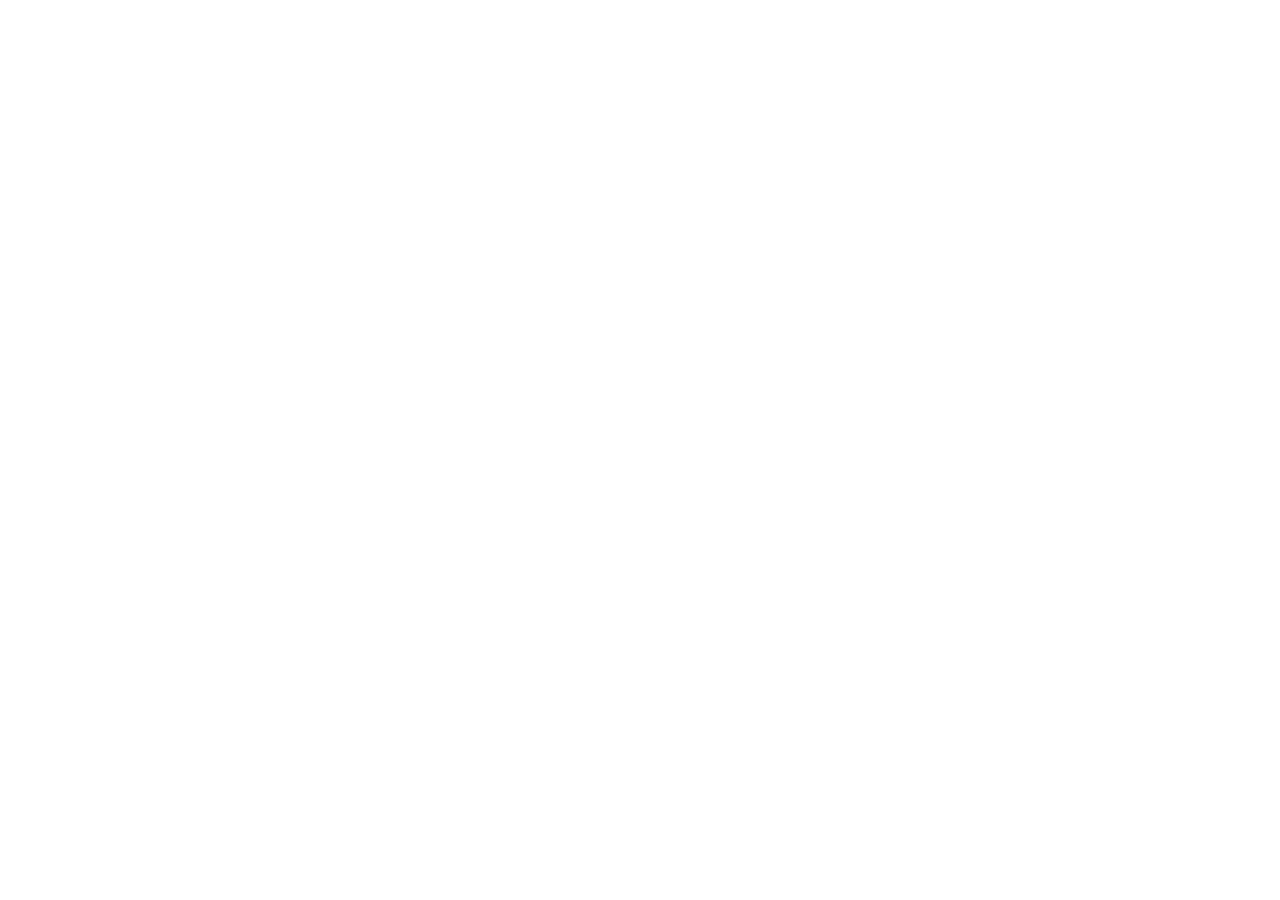
==== index.html @ 7395e0fd "Initialisation du projet AfriConnectSummit avec la création de fichiers HTML constitués de leur sque" ====
<!DOCTYPE html>
<html lang="en">
<head>
    <meta charset="UTF-8">
    <meta name="viewport" content="width=device-width, initial-scale=1.0">
    <title>PageIndex</title>
<link rel="stylesheet" href="css/style.css">
</head>
<body>
    
<script src="js/main.js"></script>    
</body>
</html>
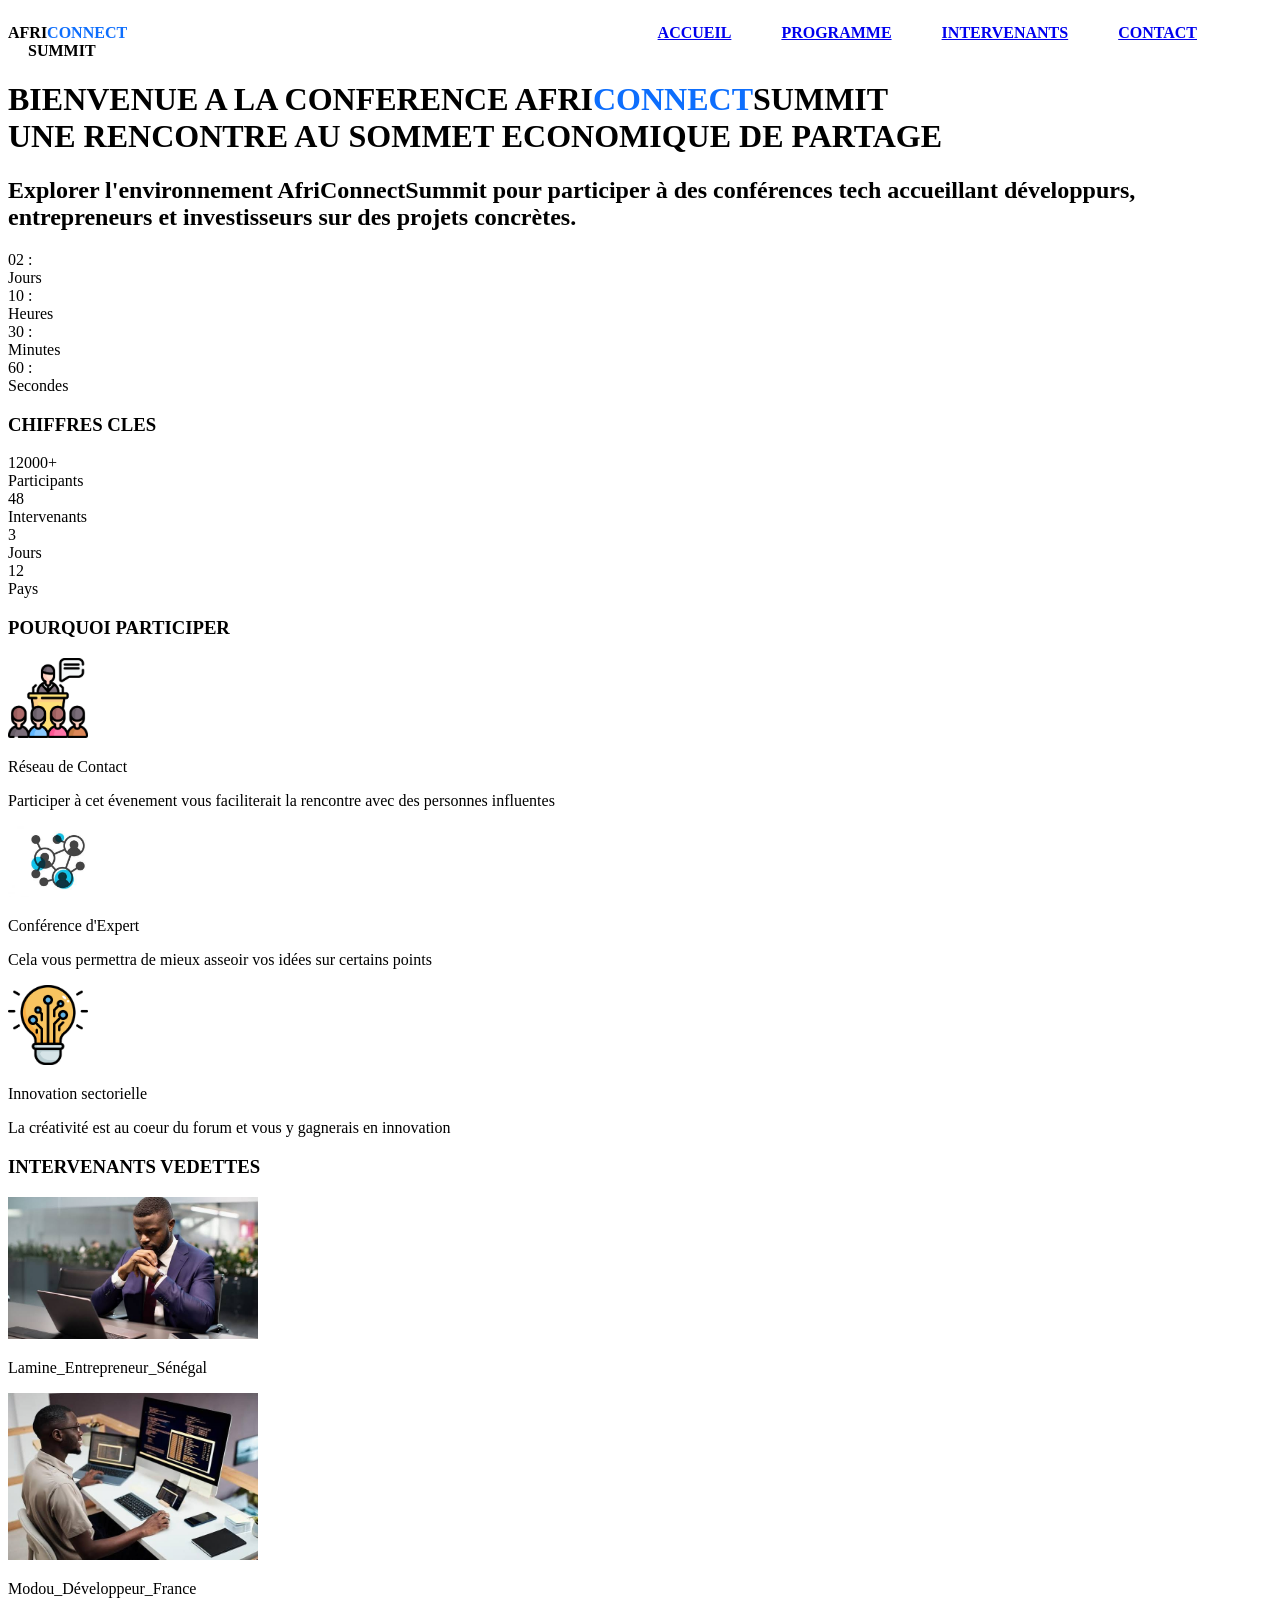
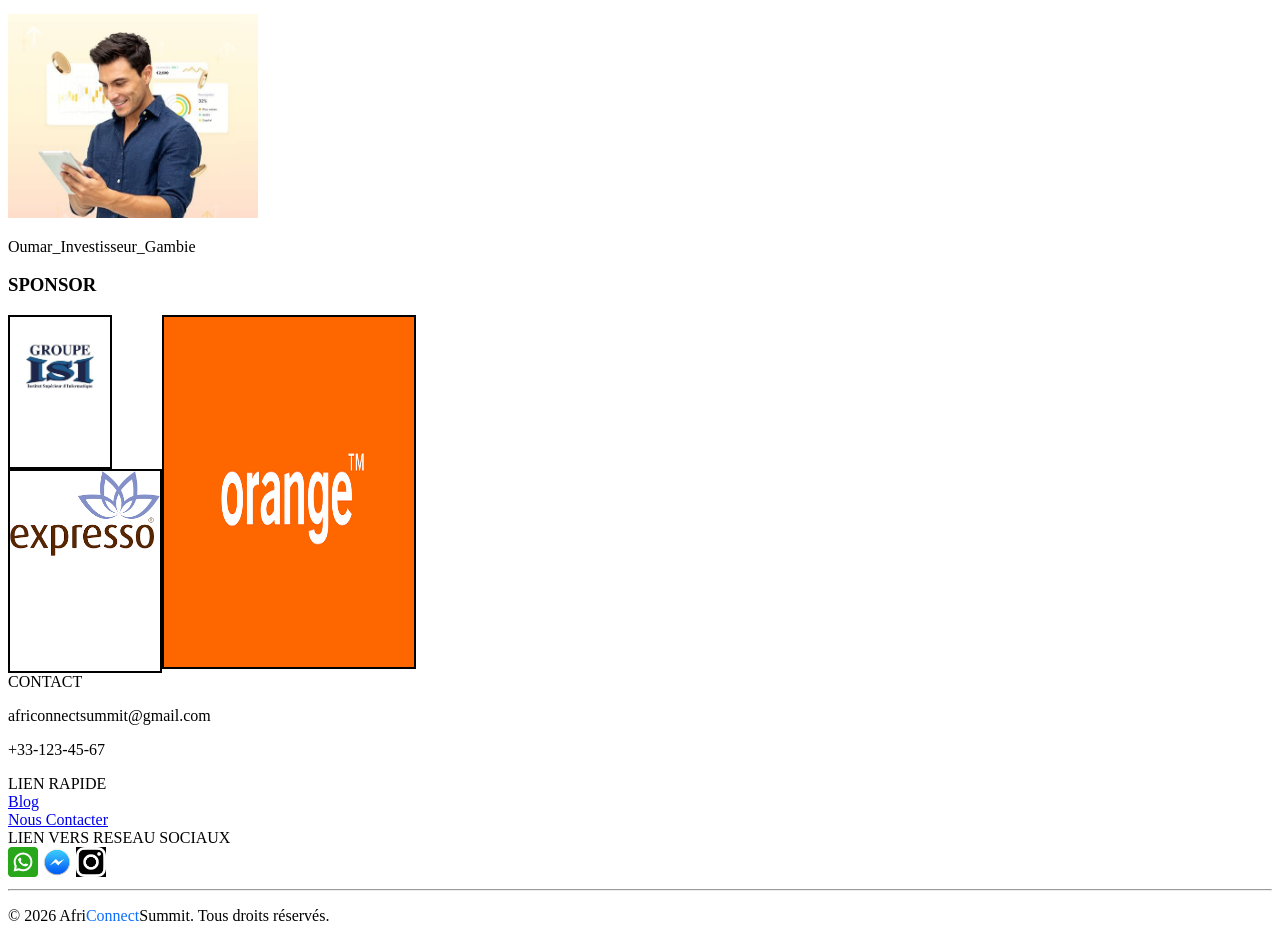
==== commit 3b94b162: "structure compléte des pages HTML" ====
--- a/index.html
+++ b/index.html
@@ -1,13 +1,145 @@
 <!DOCTYPE html>
 <html lang="en">
+
 <head>
     <meta charset="UTF-8">
     <meta name="viewport" content="width=device-width, initial-scale=1.0">
     <title>PageIndex</title>
-<link rel="stylesheet" href="css/style.css">
+    <link rel="stylesheet" href="css/style.css">
 </head>
+
 <body>
-    
-<script src="js/main.js"></script>    
+
+    <nav>
+        <div class="d-flex">
+            <div class="logo">Afri<span class="texte-primary">Connect</span> <br><span class="summit">Summit</span>
+            </div>
+            <div>
+                <ul>
+                    <li><a href="index.html">Accueil</a></li>
+                    <li><a href="programme.html">Programme</a></li>
+                    <li><a href="intervenants.html">intervenants</a></li>
+                    <li><a href="contact.html">Contact</a></li>
+                </ul>
+            </div>
+        </div>
+    </nav>
+    <main>
+
+        <h1>BIENVENUE A LA CONFERENCE </span>AFRI<span class="texte-primary">CONNECT</span>SUMMIT <br>
+            UNE RENCONTRE AU SOMMET ECONOMIQUE DE PARTAGE</h1>
+        <h2>Explorer l'environnement AfriConnectSummit pour participer à des conférences tech accueillant
+            développurs, entrepreneurs et investisseurs sur des projets concrètes.</h2>
+
+        <section>
+            <div class="le_temps">
+                <div>
+                    02 : <br>
+                    Jours
+                </div>
+                <div>
+                    10 : <br>
+                    Heures
+                </div>
+                <div>
+                    30 : <br>
+                    Minutes
+                </div>
+                <div>
+                    60 : <br>
+                    Secondes
+                </div>
+            </div>
+        </section>
+        <section>
+            <h3>CHIFFRES CLES</h3>
+            <div>
+                <div>12000<span>+</span> <br>
+                    Participants
+                </div>
+                <div>48 <br>
+                    Intervenants
+                </div>
+                <div>3 <br>
+                    Jours
+                </div>
+                <div>12 <br>
+                    Pays
+                </div>
+            </div>
+            <h3>POURQUOI PARTICIPER</h3>
+            <div>
+                <div class="participer">
+                    <img src="images/images.png" alt="" width="80px">
+                    <p>Réseau de Contact</p>
+                    <p>Participer à cet évenement vous faciliterait la rencontre avec des personnes influentes</p>
+                </div>
+                <div class="participer">
+                    <img src="images/images.jpg" alt="" width="100px">
+                    <p>Conférence d'Expert</p>
+                    <p>Cela vous permettra de mieux asseoir vos idées sur certains points</p>
+                </div>
+                <div class="participer">
+                    <img src="images/images (1).png" alt="" width="80px">
+                    <p>Innovation sectorielle</p>
+                    <p>La créativité est au coeur du forum et vous y gagnerais en innovation</p>
+                </div>
+            </div>
+            <h3>INTERVENANTS VEDETTES</h3>
+            <div class="inter_vedette">
+                <div class="intervenants">
+                    <img src="images/entrepreneur.jpg" alt="" width="100%vh">
+                    <p>Lamine_Entrepreneur_Sénégal</p>
+                </div>
+                <div class="intervenants">
+                    <img src="images/dev.jpg" alt="" width="100%vh">
+                    <p>Modou_Développeur_France</p>
+                </div>
+                <div class="intervenants">
+                    <img src="images/investisseur.jpg" alt="" width="100%vh">
+                    <p>Oumar_Investisseur_Gambie</p>
+                </div>
+            </div>
+            <h3>SPONSOR</h3>
+            <div class="sponsor">
+                <div>
+                    <div class="bronze">
+                        <img src="images/isi.jpg" alt="" width="100%vh">
+                    </div>
+                    <div class="argent">
+                        <img src="images/expresso.png" alt="" width="100%vh">
+                    </div>
+                </div>
+                <div class="or">
+                    <img src="images/orange.png" alt="" width="100%vh" height="100%vw">
+                </div>
+            </div>
+        </section>
+    </main>
+    <footer>
+        <div>
+            <div>CONTACT</div>
+            <p>africonnectsummit@gmail.com</p>
+            <p>+33-123-45-67</p>
+        </div>
+        <div>
+            <div>LIEN RAPIDE</div>
+            <a href="#">Blog</a><br>
+            <a href="#">Nous Contacter</a>
+        </div>
+        <div>
+            <div>LIEN VERS RESEAU SOCIAUX</div>
+            <a href="#"><img src="images/whatsap.png" alt="" width="30px"></a>
+            <a href="#"><img src="images/messenger.jpg" alt="" width="30px"></a>
+            <a href="#"><img src="images/instagram.png" alt="" width="30px"></a>
+
+        </div>
+        <hr>
+        <p>&copy; 2026 </span>Afri<span class="texte-primary">Connect</span>Summit. Tous droits réservés. </p>
+    </footer>
+
+
+    <script src="js/main.js"></script>
 </body>
+
 </html>
--- a/css/style.css
+++ b/css/style.css
@@ -0,0 +1,71 @@
+/* *{
+    margin-left: 20px;
+    margin-right: 20px;
+} */
+:root{
+    --primary: #0d6efd;
+}
+
+.texte-primary{
+    color: var(--primary);
+}
+
+.logo{
+    margin-top: 1em;
+    font-weight: bold;
+    text-transform: uppercase;
+}
+
+.summit{
+    margin-left: 20px;
+}
+.d-flex{
+    display: flex;
+    justify-content: space-between;
+    list-style: none;
+}
+
+ul{
+    display: flex;
+    gap: 50px;
+    margin-right: 75px;
+    list-style: none;
+    text-transform: uppercase;
+    font-weight: bold;
+}
+
+.intervenants{
+    width: 250px;
+}
+.bronze{
+    width: 100px;
+    height: 150px;
+    border: 2px solid black;
+}
+.argent{
+    width: 150px;
+    height: 200px;
+    border: 2px solid black;
+}
+.or{
+    width: 250px;
+    height: 350px;
+    border: 2px solid black;
+}
+.sponsor{
+    display: flex;
+    text-align: center;
+}
+.col_form{
+    display: flex;
+    gap: 100px;
+}
+.col_info{
+    border: 2px solid black;
+}
+
+.profil{
+    width: 250px;
+    height: 250px;
+    border: 2px solid black;
+}
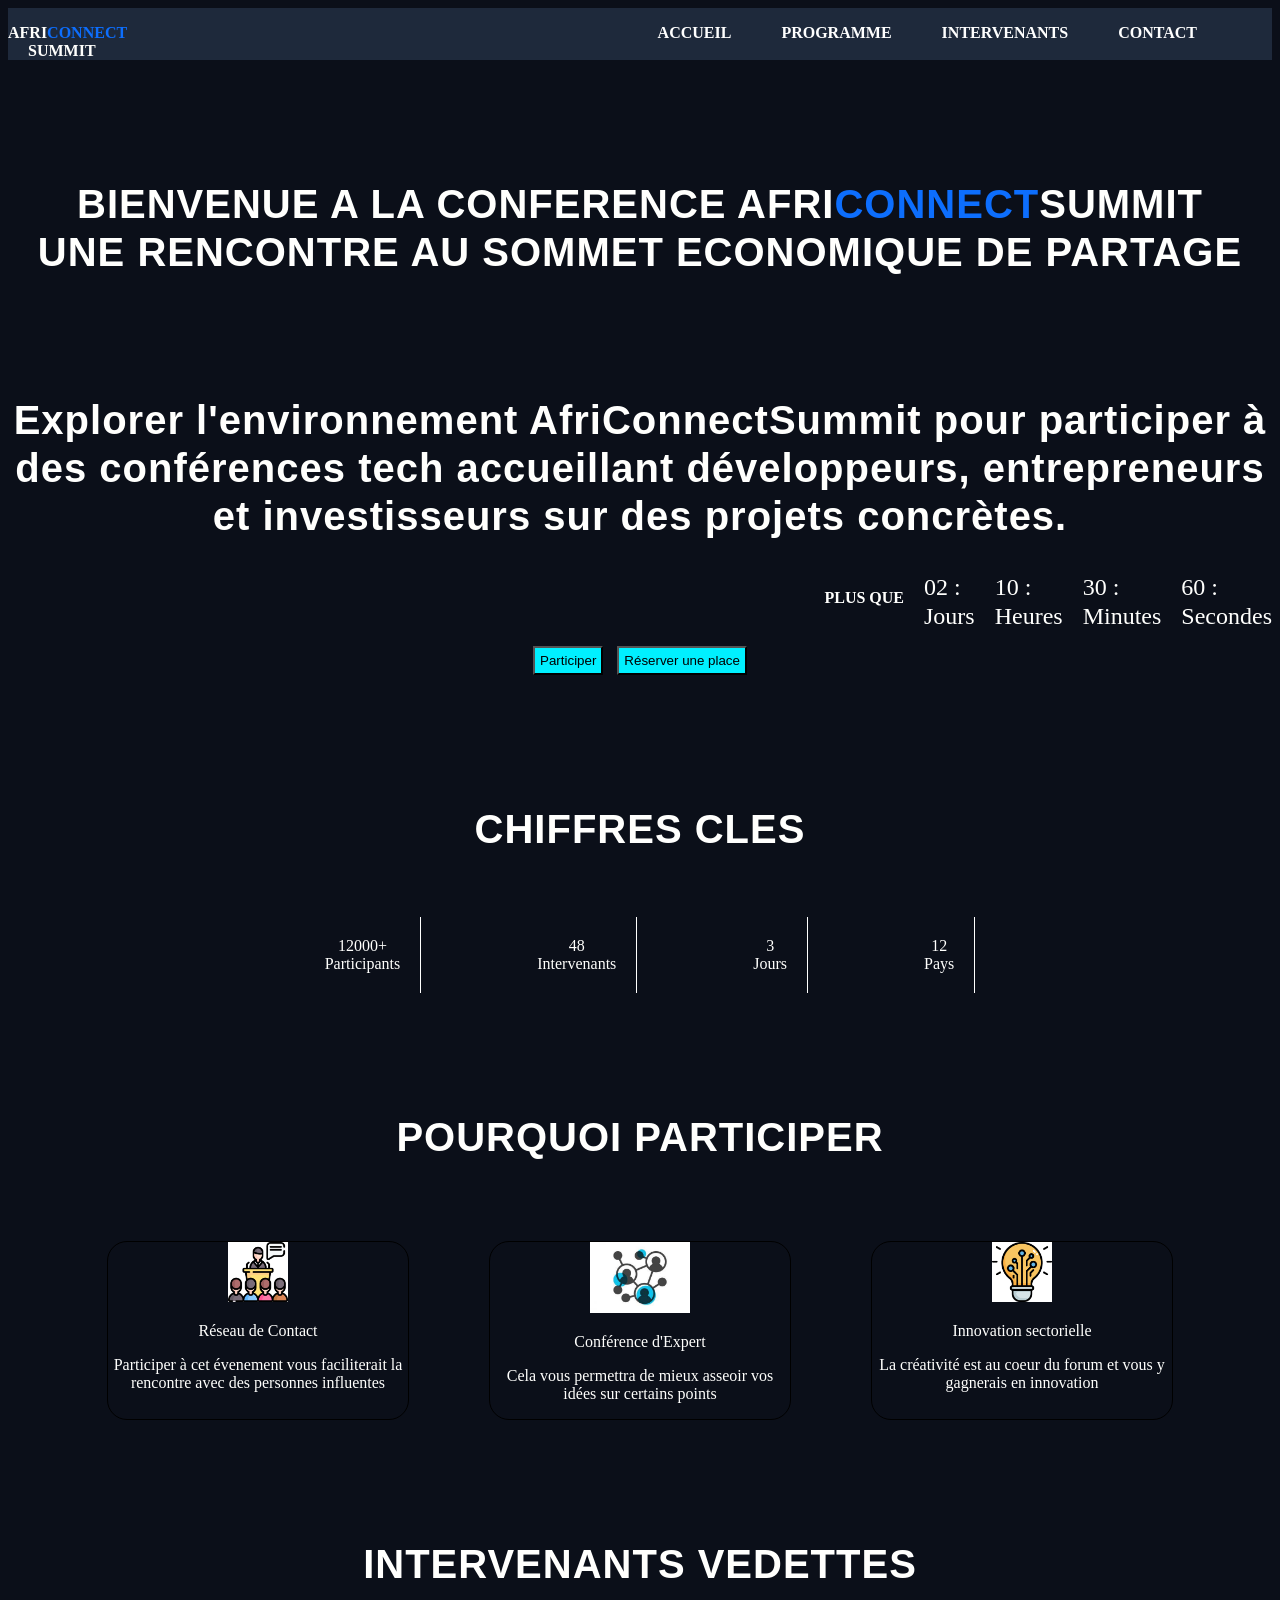
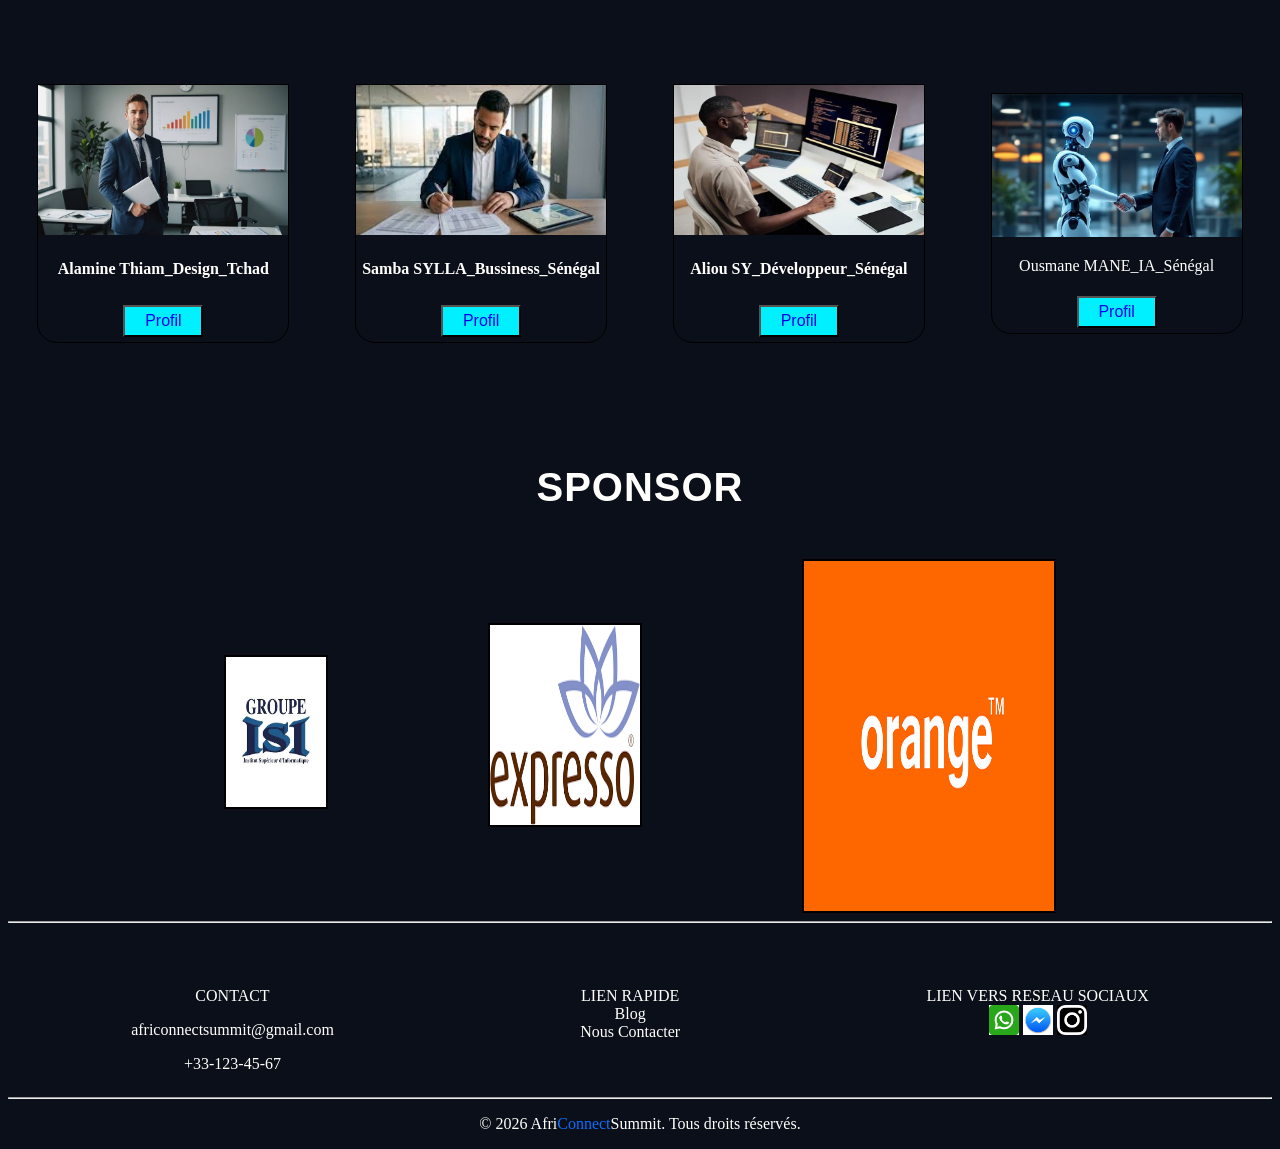
==== commit 0bdea9ec: "Stylisation des pages HTML" ====
--- a/index.html
+++ b/index.html
@@ -29,31 +29,36 @@
         <h1>BIENVENUE A LA CONFERENCE </span>AFRI<span class="texte-primary">CONNECT</span>SUMMIT <br>
             UNE RENCONTRE AU SOMMET ECONOMIQUE DE PARTAGE</h1>
         <h2>Explorer l'environnement AfriConnectSummit pour participer à des conférences tech accueillant
-            développurs, entrepreneurs et investisseurs sur des projets concrètes.</h2>
+            développeurs, entrepreneurs et investisseurs sur des projets concrètes.</h2>
 
         <section>
             <div class="le_temps">
-                <div>
+                <p><strong>PLUS QUE</strong></p>
+                <div class="fils_temps">
                     02 : <br>
                     Jours
                 </div>
-                <div>
+                <div class="fils_temps">
                     10 : <br>
                     Heures
                 </div>
-                <div>
+                <div class="fils_temps">
                     30 : <br>
                     Minutes
                 </div>
-                <div>
+                <div class="fils_temps">
                     60 : <br>
                     Secondes
                 </div>
             </div>
+            <div class="bouton_cta">
+                <button>Participer </button>
+                <button>Réserver une place</button>
+            </div>
         </section>
         <section>
             <h3>CHIFFRES CLES</h3>
-            <div>
+            <div class="chiffre_cle">
                 <div>12000<span>+</span> <br>
                     Participants
                 </div>
@@ -68,9 +73,9 @@
                 </div>
             </div>
             <h3>POURQUOI PARTICIPER</h3>
-            <div>
+            <div class="participant">
                 <div class="participer">
-                    <img src="images/images.png" alt="" width="80px">
+                    <img src="images/images.png" alt="" width="60px">
                     <p>Réseau de Contact</p>
                     <p>Participer à cet évenement vous faciliterait la rencontre avec des personnes influentes</p>
                 </div>
@@ -80,7 +85,7 @@
                     <p>Cela vous permettra de mieux asseoir vos idées sur certains points</p>
                 </div>
                 <div class="participer">
-                    <img src="images/images (1).png" alt="" width="80px">
+                    <img src="images/images (1).png" alt="" width="60px">
                     <p>Innovation sectorielle</p>
                     <p>La créativité est au coeur du forum et vous y gagnerais en innovation</p>
                 </div>
@@ -88,36 +93,46 @@
             <h3>INTERVENANTS VEDETTES</h3>
             <div class="inter_vedette">
                 <div class="intervenants">
-                    <img src="images/entrepreneur.jpg" alt="" width="100%vh">
-                    <p>Lamine_Entrepreneur_Sénégal</p>
+                    <img src="images/business1.jpg" alt="" width="100%vh" height="150px">
+                    <h4>Alamine Thiam_Design_Tchad</h4>
+                    <button class="bouton_intervenants"><a href="intervenants.html">Profil</a></button>
                 </div>
                 <div class="intervenants">
-                    <img src="images/dev.jpg" alt="" width="100%vh">
-                    <p>Modou_Développeur_France</p>
+                    <img src="images/business.jpg" alt="" width="100%vh" height="150px">
+                    <h4>Samba SYLLA_Bussiness_Sénégal</h4>
+                    <button class="bouton_intervenants"><a href="intervenants.html">Profil</a></button>
+                </div>
+                 <div class="intervenants">
+                    <img src="images/dev.jpg" alt="" width="100%vh" height="150px">
+                    <h4>Aliou SY_Développeur_Sénégal</h4>
+                    <button class="bouton_intervenants"><a href="intervenants.html">Profil</a></button>
                 </div>
                 <div class="intervenants">
-                    <img src="images/investisseur.jpg" alt="" width="100%vh">
-                    <p>Oumar_Investisseur_Gambie</p>
+                    <img src="images/ia.jpg" alt="" width="100%vh">
+                    <p>Ousmane MANE_IA_Sénégal</p>
+                    <button class="bouton_intervenants"><a href="intervenants.html">Profil</a></button>
                 </div>
             </div>
             <h3>SPONSOR</h3>
             <div class="sponsor">
-                <div>
+                
                     <div class="bronze">
-                        <img src="images/isi.jpg" alt="" width="100%vh">
+                        <img src="images/isi.jpg" alt="" width="100%vh" height="100%vw">
                     </div>
                     <div class="argent">
-                        <img src="images/expresso.png" alt="" width="100%vh">
+                        <img src="images/expresso.png" alt="" width="100%vh" height="100%vw">
                     </div>
-                </div>
+                
                 <div class="or">
                     <img src="images/orange.png" alt="" width="100%vh" height="100%vw">
                 </div>
             </div>
         </section>
     </main>
+    <hr>
     <footer>
-        <div>
+        <div class="footer">
+            <div>
             <div>CONTACT</div>
             <p>africonnectsummit@gmail.com</p>
             <p>+33-123-45-67</p>
@@ -134,6 +149,7 @@
             <a href="#"><img src="images/instagram.png" alt="" width="30px"></a>
 
         </div>
+        </div>
         <hr>
         <p>&copy; 2026 </span>Afri<span class="texte-primary">Connect</span>Summit. Tous droits réservés. </p>
     </footer>
--- a/css/style.css
+++ b/css/style.css
@@ -1,7 +1,4 @@
-/* *{
-    margin-left: 20px;
-    margin-right: 20px;
-} */
+
 :root{
     --primary: #0d6efd;
 }
@@ -34,18 +31,135 @@
     font-weight: bold;
 }
 
+nav{
+    background-color: #1e293b;
+    color: #fffffd;
+    text-decoration: none;
+    position: sticky;
+    top: 1px;
+}
+li a{
+    text-decoration: none;
+    color: white;
+}
+body{
+    background-color: #0b0f19;
+    color:#fffffd;
+}
+
+button{
+    background-color: #00f0ff;
+    text-decoration: none;
+}
+button a{
+    text-decoration: none;
+}
+footer a{
+    text-decoration: none;
+    color: #fffffd;
+}
+
 .intervenants{
     width: 250px;
+}
+
+
+.profil{
+    width: 250px;
+    height: 250px;
+    border: 2px solid black;
+}
+.profil:hover{
+    background-color: red;
+    color: black;
+    box-shadow: 10px 10px 20px 0 white;
+}
+
+h1,h2,h3{
+    text-align: center;
+    margin-top: 3em;
+    line-height: 1.2;
+    letter-spacing: 1px;
+    font-size: 2.5rem;
+    font-family: Verdana, Geneva, Tahoma, sans-serif;
+}
+h4{
+    text-align: center;
+}
+.le_temps{
+    display: flex;
+    gap: 20px;
+    justify-content: end;
+}
+.fils_temps{
+    line-height: 1.2;
+    font-size: 1.5rem;
+}
+.bouton_cta{
+    text-align: center;
+    gap: 30px;
+}
+.bouton_cta,button{
+    padding: 5px;
+    margin: 5px;
+}
+
+.chiffre_cle{
+    display: flex;
+    text-align: center;
+    justify-content: center;
+    margin-top: 4em;
+    gap: 6em;
+}
+.chiffre_cle div{
+    border-right: 1px solid white;
+    padding: 20px;
+}
+
+.participant{
+    display: flex;
+    justify-content: center;
+    gap: 5em;
+    margin-top: 5em;
+}
+.participer{
+    width: 300px;
+    border: 1px solid black;
+    text-align: center;
+    border-radius: 20px;
+}
+
+.inter_vedette{
+    display: grid;
+    grid-template-columns: repeat(4,1fr);
+    gap: 7px;
+    justify-items: center;
+    align-items: center;
+    margin-top: 3em;
+} 
+ .intervenants{
+    margin-top: 3em;
+    border: 1px solid black;
+    text-align: center;
+    border-bottom-left-radius: 20px;
+    border-bottom-right-radius: 20px;
+}
+
+.bouton_intervenants{
+    width: 80px;
+    font-size: medium;
 }
 .bronze{
     width: 100px;
     height: 150px;
     border: 2px solid black;
+    margin-top: 6em;
 }
 .argent{
     width: 150px;
     height: 200px;
     border: 2px solid black;
+    margin-top: 4em;
 }
 .or{
     width: 250px;
@@ -55,17 +169,95 @@
 .sponsor{
     display: flex;
     text-align: center;
-}
+    justify-content: center;
+    gap: 10em;
+    margin-top: 3em;
+}
+
+.footer{
+    margin-top: 4em;
+    display: flex;
+    justify-content: space-around;
+    text-align: center;
+}
+footer,p{
+    text-align: center;
+}
+
+
+/* PARTIE INTERVENANTS */
+ .parent_profil{
+    margin-top: 3em;
+    display: grid;
+    grid-template-columns: repeat(3,1fr);
+    gap: 10px;
+    justify-items: center;
+    align-items: center;
+    margin-top: 3em;
+}
+
+.profil{
+    border-bottom-left-radius: 20px;
+    border-bottom-right-radius: 20px;
+}
+
+/* PARTIE CONTACT */
+
 .col_form{
     display: flex;
-    gap: 100px;
-}
-.col_info{
-    border: 2px solid black;
-}
-
-.profil{
-    width: 250px;
-    height: 250px;
-    border: 2px solid black;
+    justify-content: center;
+    gap: 50px;
+    margin-top: 5em;
+}
+.div_form{
+    width: 500px;
+    border: 1px solid black;
+}
+fieldset{
+    height: 200px;
+}
+.div_form label{
+    display: inline-block;
+    vertical-align: top;
+    width: 170px;
+    margin-top: 10px;
+}
+
+/* PARTIE PROGRAMME0 */
+.bouton_jour{
+    text-align: center;
+
+}
+table{
+    width: 100%;
+    border-collapse: collapse;
+    margin-top: 5em;
+}
+table td{
+    padding: 8px 12px;
+    text-align: left;
+}
+table tr{
+    border-bottom: 1px solid black;
+}
+tr{
+    background-color: #ffffff65;
+    
+}
+
+.thematique{
+    display: grid;
+    grid-template-columns: repeat(2,2fr);
+    justify-content: center;
+    gap: 20px;
+    margin-left: 200px;
+}
+
+.theme{
+    margin-top: 3em;
+    border-bottom-right-radius: 20px;
+    border-bottom-left-radius: 20px;
+    text-align: center;
+    border: 1px solid white;
+    width: 300px;
 }
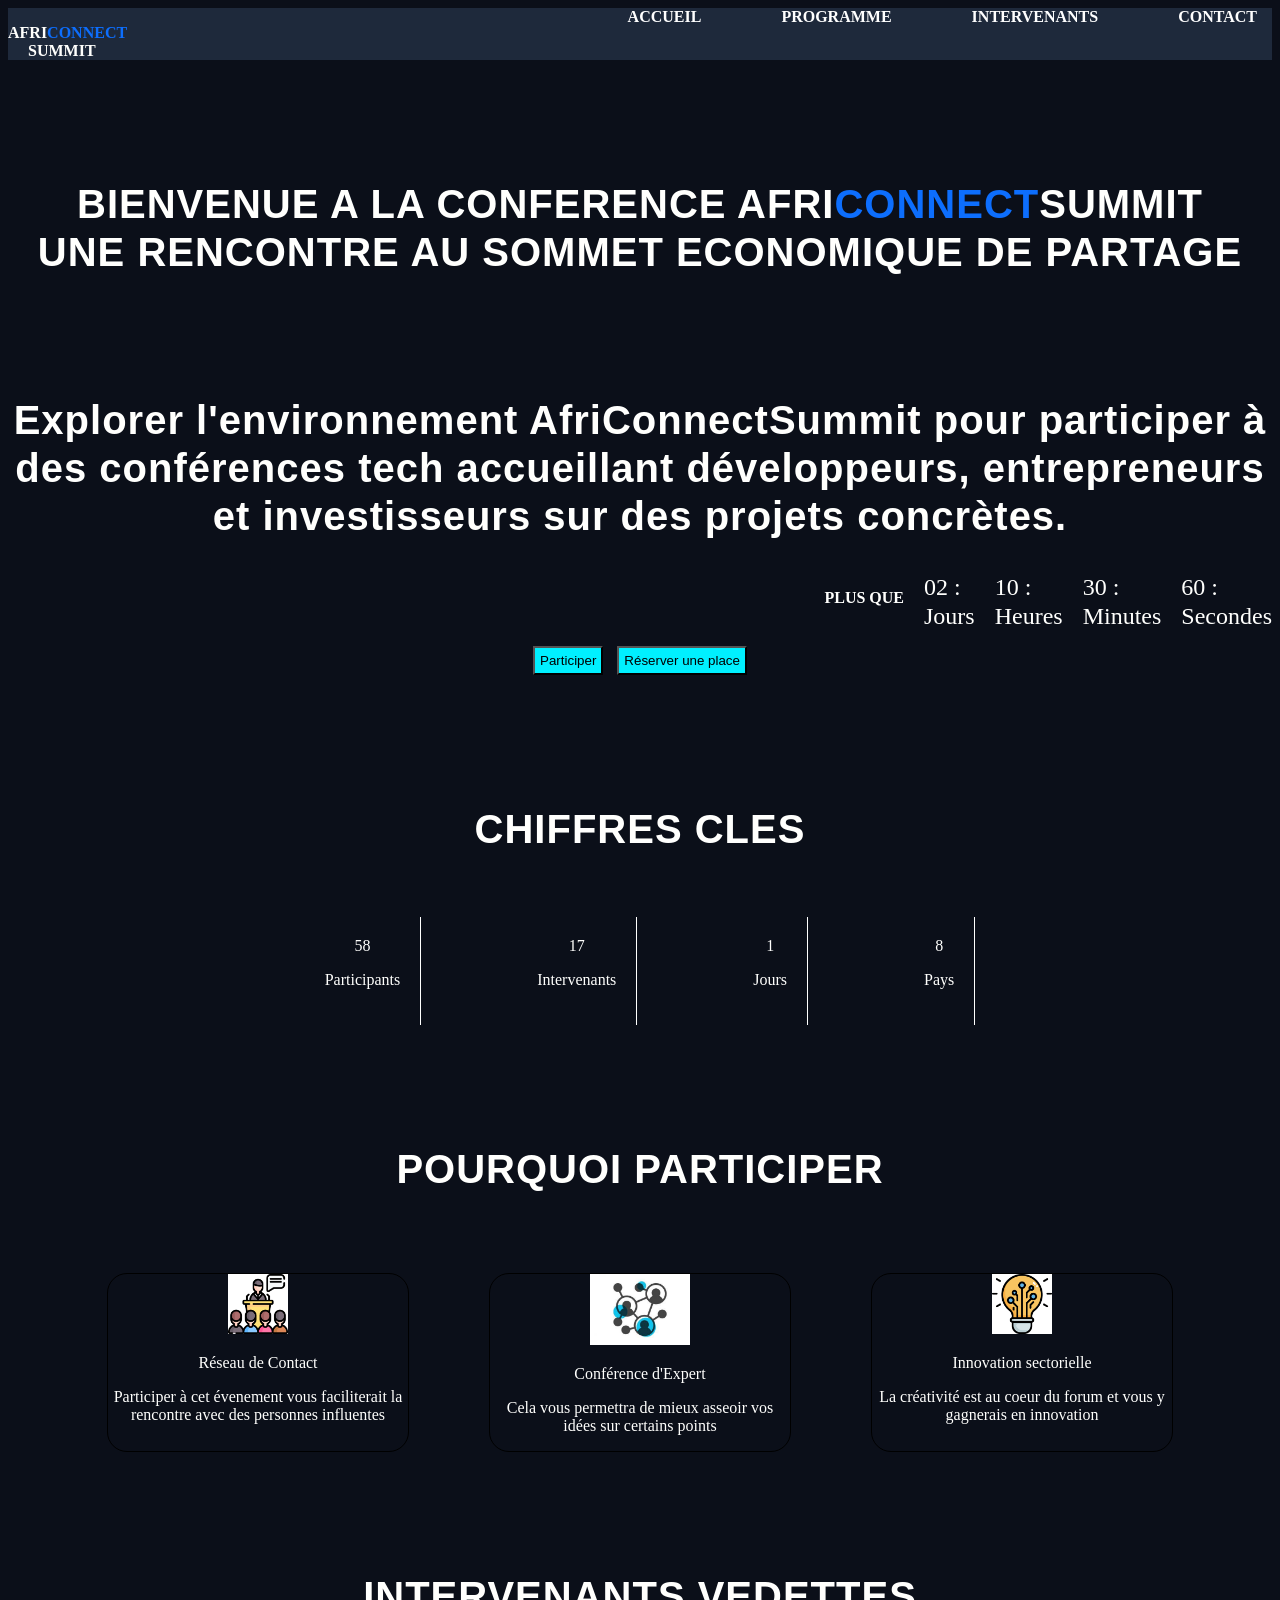
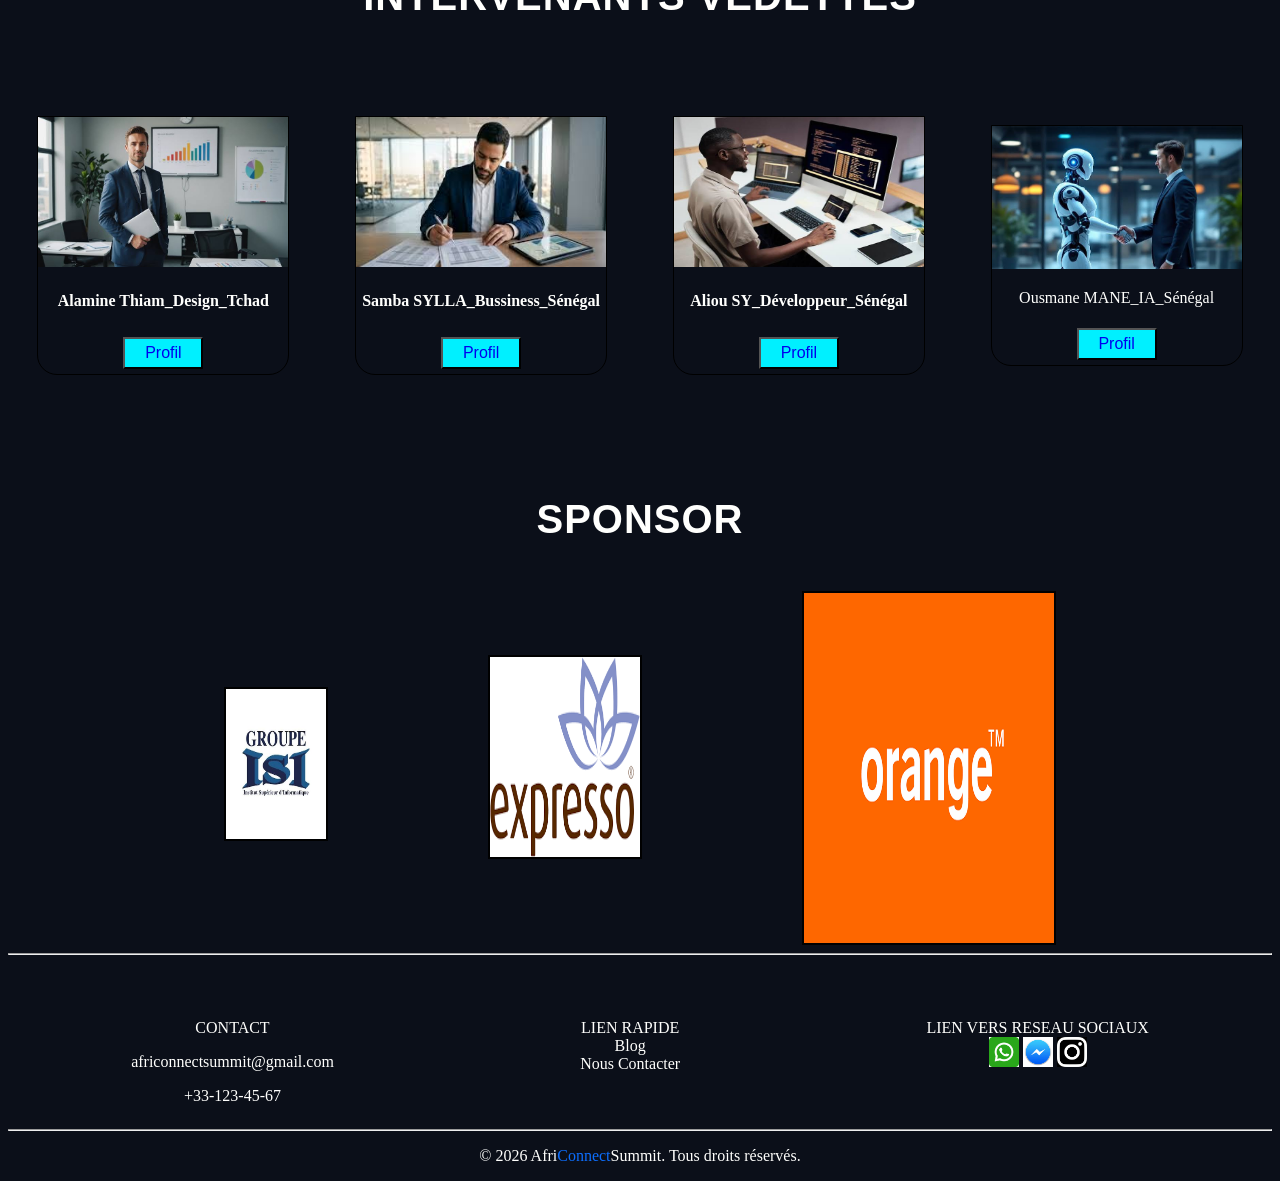
==== commit 619f6e57: "Compteur animé qui s'incrémente au scroll,FAQ questions\réponses fonctionnelles" ====
--- a/index.html
+++ b/index.html
@@ -10,16 +10,21 @@
 
 <body>
 
-    <nav>
+    <nav >
         <div class="d-flex">
             <div class="logo">Afri<span class="texte-primary">Connect</span> <br><span class="summit">Summit</span>
             </div>
-            <div>
-                <ul>
-                    <li><a href="index.html">Accueil</a></li>
-                    <li><a href="programme.html">Programme</a></li>
-                    <li><a href="intervenants.html">intervenants</a></li>
-                    <li><a href="contact.html">Contact</a></li>
+             <button class="burger-btn" aria-label="Ouvrir le menu">
+            <span class="bar"></span>
+            <span class="bar"></span>
+            <span class="bar"></span>
+        </button>
+            <div class="nav_menu">
+                <ul class="ul_menu">
+                    <li class="li_menu"><a href="index.html">Accueil</a></li>
+                    <li class="li_menu"><a href="programme.html">Programme</a></li>
+                    <li class="li_menu"><a href="intervenants.html">intervenants</a></li>
+                    <li class="li_menu"><a href="contact.html">Contact</a></li>
                 </ul>
             </div>
         </div>
@@ -59,17 +64,29 @@
         <section>
             <h3>CHIFFRES CLES</h3>
             <div class="chiffre_cle">
-                <div>12000<span>+</span> <br>
-                    Participants
+                <div class="div">
+                    <div id="participant">12000<span>+</span> <br>
+
+                    </div>
+                    <p>Participants</p>
                 </div>
-                <div>48 <br>
-                    Intervenants
+                <div class="div">
+                    <div id="intervenant">48 <br>
+
+                    </div>
+                    <p>Intervenants</p>
                 </div>
-                <div>3 <br>
-                    Jours
+                <div class="div">
+                    <div id="jour">3 <br>
+
+                    </div>
+                    <p>Jours</p>
                 </div>
-                <div>12 <br>
-                    Pays
+                <div class="div">
+                    <div id="pays">12 <br>
+
+                    </div>
+                    <p>Pays</p>
                 </div>
             </div>
             <h3>POURQUOI PARTICIPER</h3>
@@ -102,7 +119,7 @@
                     <h4>Samba SYLLA_Bussiness_Sénégal</h4>
                     <button class="bouton_intervenants"><a href="intervenants.html">Profil</a></button>
                 </div>
-                 <div class="intervenants">
+                <div class="intervenants">
                     <img src="images/dev.jpg" alt="" width="100%vh" height="150px">
                     <h4>Aliou SY_Développeur_Sénégal</h4>
                     <button class="bouton_intervenants"><a href="intervenants.html">Profil</a></button>
@@ -115,14 +132,14 @@
             </div>
             <h3>SPONSOR</h3>
             <div class="sponsor">
-                
-                    <div class="bronze">
-                        <img src="images/isi.jpg" alt="" width="100%vh" height="100%vw">
-                    </div>
-                    <div class="argent">
-                        <img src="images/expresso.png" alt="" width="100%vh" height="100%vw">
-                    </div>
-                
+
+                <div class="bronze">
+                    <img src="images/isi.jpg" alt="" width="100%vh" height="100%vw">
+                </div>
+                <div class="argent">
+                    <img src="images/expresso.png" alt="" width="100%vh" height="100%vw">
+                </div>
+
                 <div class="or">
                     <img src="images/orange.png" alt="" width="100%vh" height="100%vw">
                 </div>
@@ -133,22 +150,22 @@
     <footer>
         <div class="footer">
             <div>
-            <div>CONTACT</div>
-            <p>africonnectsummit@gmail.com</p>
-            <p>+33-123-45-67</p>
-        </div>
-        <div>
-            <div>LIEN RAPIDE</div>
-            <a href="#">Blog</a><br>
-            <a href="#">Nous Contacter</a>
-        </div>
-        <div>
-            <div>LIEN VERS RESEAU SOCIAUX</div>
-            <a href="#"><img src="images/whatsap.png" alt="" width="30px"></a>
-            <a href="#"><img src="images/messenger.jpg" alt="" width="30px"></a>
-            <a href="#"><img src="images/instagram.png" alt="" width="30px"></a>
+                <div>CONTACT</div>
+                <p>africonnectsummit@gmail.com</p>
+                <p>+33-123-45-67</p>
+            </div>
+            <div>
+                <div>LIEN RAPIDE</div>
+                <a href="#">Blog</a><br>
+                <a href="#">Nous Contacter</a>
+            </div>
+            <div>
+                <div>LIEN VERS RESEAU SOCIAUX</div>
+                <a href="#"><img src="images/whatsap.png" alt="" width="30px"></a>
+                <a href="#"><img src="images/messenger.jpg" alt="" width="30px"></a>
+                <a href="#"><img src="images/instagram.png" alt="" width="30px"></a>
 
-        </div>
+            </div>
         </div>
         <hr>
         <p>&copy; 2026 </span>Afri<span class="texte-primary">Connect</span>Summit. Tous droits réservés. </p>
--- a/css/style.css
+++ b/css/style.css
@@ -1,28 +1,28 @@
-
-:root{
+:root {
     --primary: #0d6efd;
 }
 
-.texte-primary{
+.texte-primary {
     color: var(--primary);
 }
 
-.logo{
+.logo {
     margin-top: 1em;
     font-weight: bold;
     text-transform: uppercase;
 }
 
-.summit{
+.summit {
     margin-left: 20px;
 }
-.d-flex{
+
+.d-flex {
     display: flex;
     justify-content: space-between;
     list-style: none;
 }
 
-ul{
+ul {
     display: flex;
     gap: 50px;
     margin-right: 75px;
@@ -31,51 +31,142 @@
     font-weight: bold;
 }
 
-nav{
+nav {
     background-color: #1e293b;
     color: #fffffd;
     text-decoration: none;
     position: sticky;
     top: 1px;
 }
-li a{
+
+li a {
     text-decoration: none;
     color: white;
 }
-body{
+
+body {
     background-color: #0b0f19;
-    color:#fffffd;
-}
-
-button{
+    color: #fffffd;
+}
+
+/* menu burger */
+
+
+.burger-btn {
+    display: flex;
+    flex-direction: column;
+    justify-content: space-between;
+    width: 30px;
+    height: 20px;
+    background: transparent;
+    border: none;
+    cursor: pointer;
+    z-index: 10;
+}
+
+.burger-btn .bar {
+    height: 3px;
+    width: 100%;
+    background-color: #ffffff;
+    /* Changez la couleur selon votre thème */
+    transition: 0.3s;
+}
+
+.nav_menu {
+    display: none;
+    position: absolute;
+    top: 100px;
+    left: 0;
+    width: 100%;
+    box-shadow: 0 4px 6px rgba(0, 0, 0, 0.1);
+    z-index: 5;
+}
+
+.ul_menu {
+    display: flex;
+    flex-direction: row;
+    /* Aligne les liens verticalement */
+    padding: 5px;
+    margin: 0;
+    list-style: none;
+}
+
+.li_menu {
+    margin: 5px 0;
+    text-align: center;
+}
+
+/* ajoute la classe open au click sur le bouton */
+.nav_menu.open {
+    display: block;
+}
+
+
+/* --- ORDINATEUR (Écrans supérieurs à 768px) --- */
+@media screen and (min-width: 768px) {
+    .burger-btn {
+        display: none;
+    }
+
+    .nav_menu {
+        display: block !important;
+        /* Force l'affichage du menu */
+        position: static;
+        width: auto;
+        box-shadow: none;
+    }
+
+    .ul_menu {
+        flex-direction: row;
+        padding: 0;
+    }
+
+    .li_menu {
+        margin: 0 15px;
+    }
+}
+
+
+button {
     background-color: #00f0ff;
     text-decoration: none;
 }
-button a{
+
+button a {
     text-decoration: none;
 }
-footer a{
+
+footer a {
     text-decoration: none;
     color: #fffffd;
 }
 
-.intervenants{
+.intervenants {
     width: 250px;
 }
 
-
-.profil{
+.intervenants:hover {
+    background-color: red;
+    color: black;
+    box-shadow: 10px 10px 20px 0 white;
+}
+
+
+.profil {
     width: 250px;
     height: 250px;
     border: 2px solid black;
 }
-.profil:hover{
+
+.profil:hover {
     background-color: red;
     color: black;
     box-shadow: 10px 10px 20px 0 white;
 }
 
-h1,h2,h3{
+h1,
+h2,
+h3 {
     text-align: center;
     margin-top: 3em;
     line-height: 1.2;
@@ -83,61 +174,76 @@
     font-size: 2.5rem;
     font-family: Verdana, Geneva, Tahoma, sans-serif;
 }
-h4{
-    text-align: center;
-}
-.le_temps{
+
+h4 {
+    text-align: center;
+}
+
+.le_temps {
     display: flex;
     gap: 20px;
     justify-content: end;
 }
-.fils_temps{
+
+.fils_temps {
     line-height: 1.2;
     font-size: 1.5rem;
 }
-.bouton_cta{
+
+.bouton_cta {
     text-align: center;
     gap: 30px;
 }
-.bouton_cta,button{
+
+.bouton_cta,
+button {
     padding: 5px;
     margin: 5px;
 }
 
-.chiffre_cle{
+.chiffre_cle {
     display: flex;
     text-align: center;
     justify-content: center;
     margin-top: 4em;
     gap: 6em;
 }
-.chiffre_cle div{
+
+.chiffre_cle .div {
     border-right: 1px solid white;
     padding: 20px;
 }
 
-.participant{
+.participant {
     display: flex;
     justify-content: center;
     gap: 5em;
     margin-top: 5em;
 }
-.participer{
+
+.participer {
     width: 300px;
     border: 1px solid black;
     text-align: center;
     border-radius: 20px;
 }
 
-.inter_vedette{
+.participer:hover {
+    background-color: red;
+    color: black;
+    box-shadow: 10px 10px 20px 0 white;
+}
+
+.inter_vedette {
     display: grid;
-    grid-template-columns: repeat(4,1fr);
+    grid-template-columns: repeat(4, 1fr);
     gap: 7px;
     justify-items: center;
     align-items: center;
     margin-top: 3em;
-} 
- .intervenants{
+}
+
+.intervenants {
     margin-top: 3em;
     border: 1px solid black;
     text-align: center;
@@ -145,28 +251,32 @@
     border-bottom-right-radius: 20px;
 }
 
-.bouton_intervenants{
+.bouton_intervenants {
     width: 80px;
     font-size: medium;
 }
-.bronze{
+
+.bronze {
     width: 100px;
     height: 150px;
     border: 2px solid black;
     margin-top: 6em;
 }
-.argent{
+
+.argent {
     width: 150px;
     height: 200px;
     border: 2px solid black;
     margin-top: 4em;
 }
-.or{
+
+.or {
     width: 250px;
     height: 350px;
     border: 2px solid black;
 }
-.sponsor{
+
+.sponsor {
     display: flex;
     text-align: center;
     justify-content: center;
@@ -174,86 +284,166 @@
     margin-top: 3em;
 }
 
-.footer{
+.footer {
     margin-top: 4em;
     display: flex;
     justify-content: space-around;
     text-align: center;
 }
-footer,p{
+
+footer,
+p {
     text-align: center;
 }
 
 
 /* PARTIE INTERVENANTS */
- .parent_profil{
+.parent_profil {
     margin-top: 3em;
     display: grid;
-    grid-template-columns: repeat(3,1fr);
+    grid-template-columns: repeat(3, 1fr);
     gap: 10px;
     justify-items: center;
     align-items: center;
     margin-top: 3em;
 }
 
-.profil{
+.profil {
     border-bottom-left-radius: 20px;
     border-bottom-right-radius: 20px;
 }
 
 /* PARTIE CONTACT */
 
-.col_form{
+.col_form {
     display: flex;
     justify-content: center;
     gap: 50px;
     margin-top: 5em;
 }
-.div_form{
+
+.div_form {
     width: 500px;
     border: 1px solid black;
 }
-fieldset{
-    height: 200px;
-}
-.div_form label{
+
+fieldset {
+    height: 230px;
+}
+
+.div_form label {
     display: inline-block;
     vertical-align: top;
     width: 170px;
     margin-top: 10px;
 }
 
+/* QUESTIONS LES PLUSFREQUENTES */
+
+.faq-container {
+    max-width: 600px;
+    margin: 0 auto;
+    background: #fff;
+    border-radius: 8px;
+    box-shadow: 0 4px 6px rgba(0, 0, 0, 0.1);
+    overflow: hidden;
+}
+
+.faq-item {
+    border-bottom: 1px solid #e1e8ed;
+}
+
+.faq-item:last-child {
+    border-bottom: none;
+}
+
+/* Masquer le bouton radio par défaut */
+.faq-radio {
+    display: none;
+}
+
+/* Le style du titre cliquable (le label) */
+.faq-title {
+    display: block;
+    padding: 20px;
+    margin: 0;
+    cursor: pointer;
+    transition: background 0.3s ease;
+    font-size: 1.1em;
+    color: #333;
+    font-weight: bold;
+}
+
+.faq-title:hover {
+    background-color: #f0f4f8;
+}
+
+/* La zone de contenu (la réponse) cachée par défaut */
+.faq-content {
+    max-height: 0;
+    overflow: hidden;
+    transition: max-height 0.3s ease-out;
+    background-color: #fafbfc;
+}
+
+.faq-content p {
+    margin: 0;
+    padding: 20px;
+    line-height: 1.5;
+    color: #555;
+}
+
+/* Quand le bouton radio est coché, on affiche la réponse */
+.faq-radio:checked+.faq-title+.faq-content {
+    max-height: 200px;
+    /* Ajuster selon la longueur du texte */
+}
+
+/* Style visuel de la question sélectionnée / ouverte */
+.faq-radio:checked+.faq-title {
+    background-color: #e6effa;
+    color: #2b6cb0;
+}
+
+iframe {
+    margin-top: 4em;
+}
+
 /* PARTIE PROGRAMME0 */
-.bouton_jour{
-    text-align: center;
-
-}
-table{
+.bouton_jour {
+    text-align: center;
+
+}
+
+table {
     width: 100%;
     border-collapse: collapse;
     margin-top: 5em;
 }
-table td{
+
+table td {
     padding: 8px 12px;
     text-align: left;
 }
-table tr{
+
+table tr {
     border-bottom: 1px solid black;
 }
-tr{
+
+tr {
     background-color: #ffffff65;
-    
-}
-
-.thematique{
+
+}
+
+.thematique {
     display: grid;
-    grid-template-columns: repeat(2,2fr);
+    grid-template-columns: repeat(2, 2fr);
     justify-content: center;
     gap: 20px;
     margin-left: 200px;
 }
 
-.theme{
+.theme {
     margin-top: 3em;
     border-bottom-right-radius: 20px;
     border-bottom-left-radius: 20px;
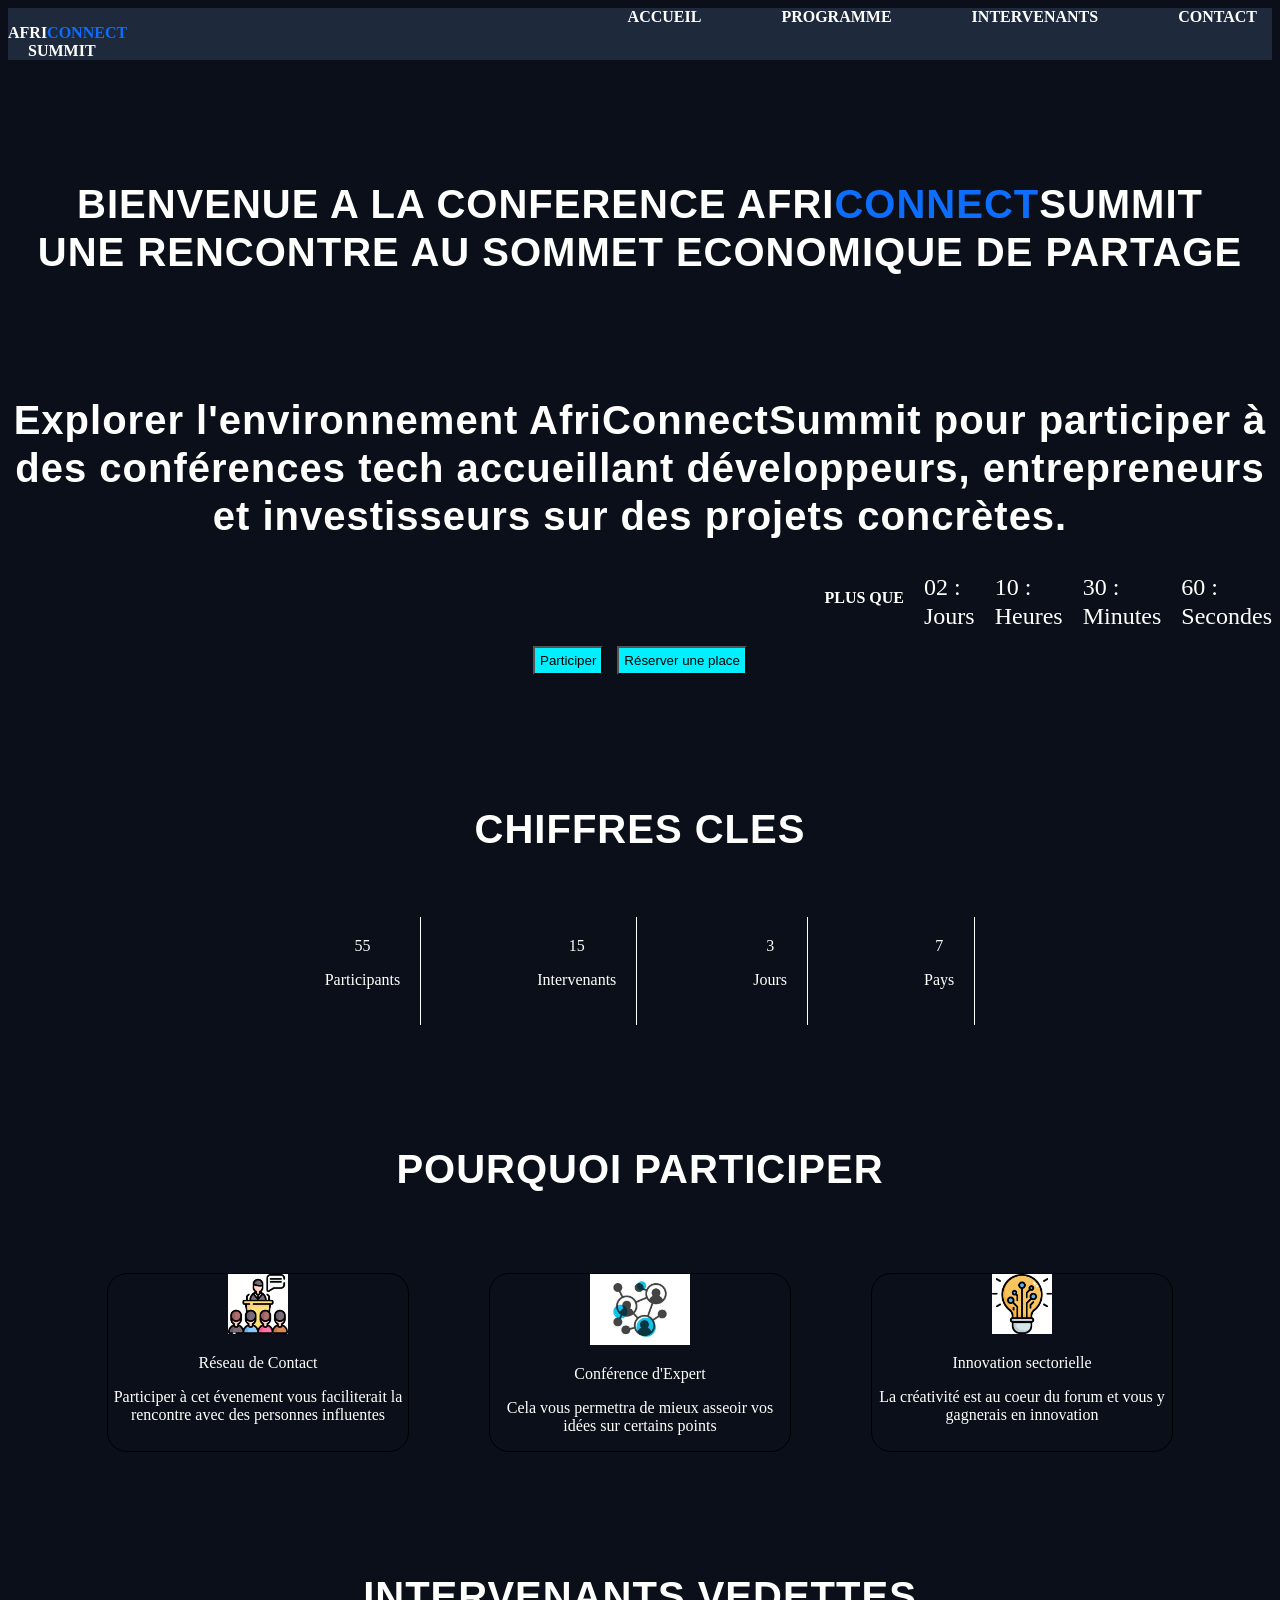
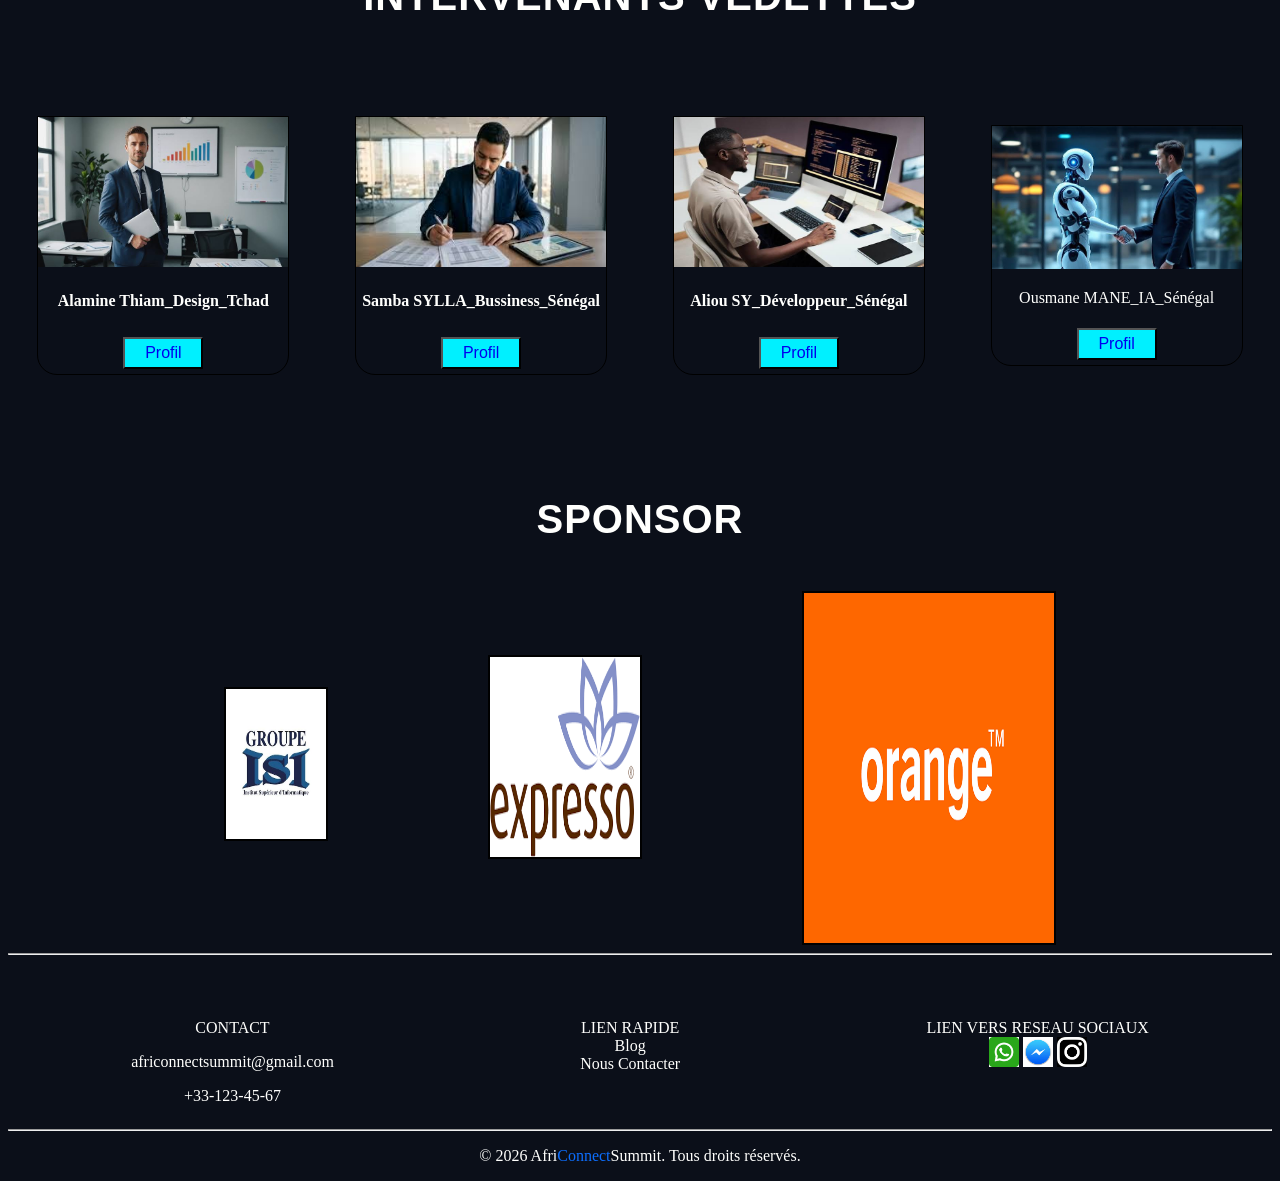
==== commit caadb6c8: "Navbar resonsive sur telephone et filtrage dynamique des intervenants" ====
--- a/index.html
+++ b/index.html
@@ -65,19 +65,19 @@
             <h3>CHIFFRES CLES</h3>
             <div class="chiffre_cle">
                 <div class="div">
-                    <div id="participant">12000<span>+</span> <br>
+                    <div id="participant">12000<span>+</span>
 
                     </div>
                     <p>Participants</p>
                 </div>
                 <div class="div">
-                    <div id="intervenant">48 <br>
+                    <div id="intervenant">48
 
                     </div>
                     <p>Intervenants</p>
                 </div>
                 <div class="div">
-                    <div id="jour">3 <br>
+                    <div id="jour">3
 
                     </div>
                     <p>Jours</p>
--- a/css/style.css
+++ b/css/style.css
@@ -311,6 +311,10 @@
 .profil {
     border-bottom-left-radius: 20px;
     border-bottom-right-radius: 20px;
+}
+
+.bouton_filtre{
+    text-align: center;
 }
 
 /* PARTIE CONTACT */
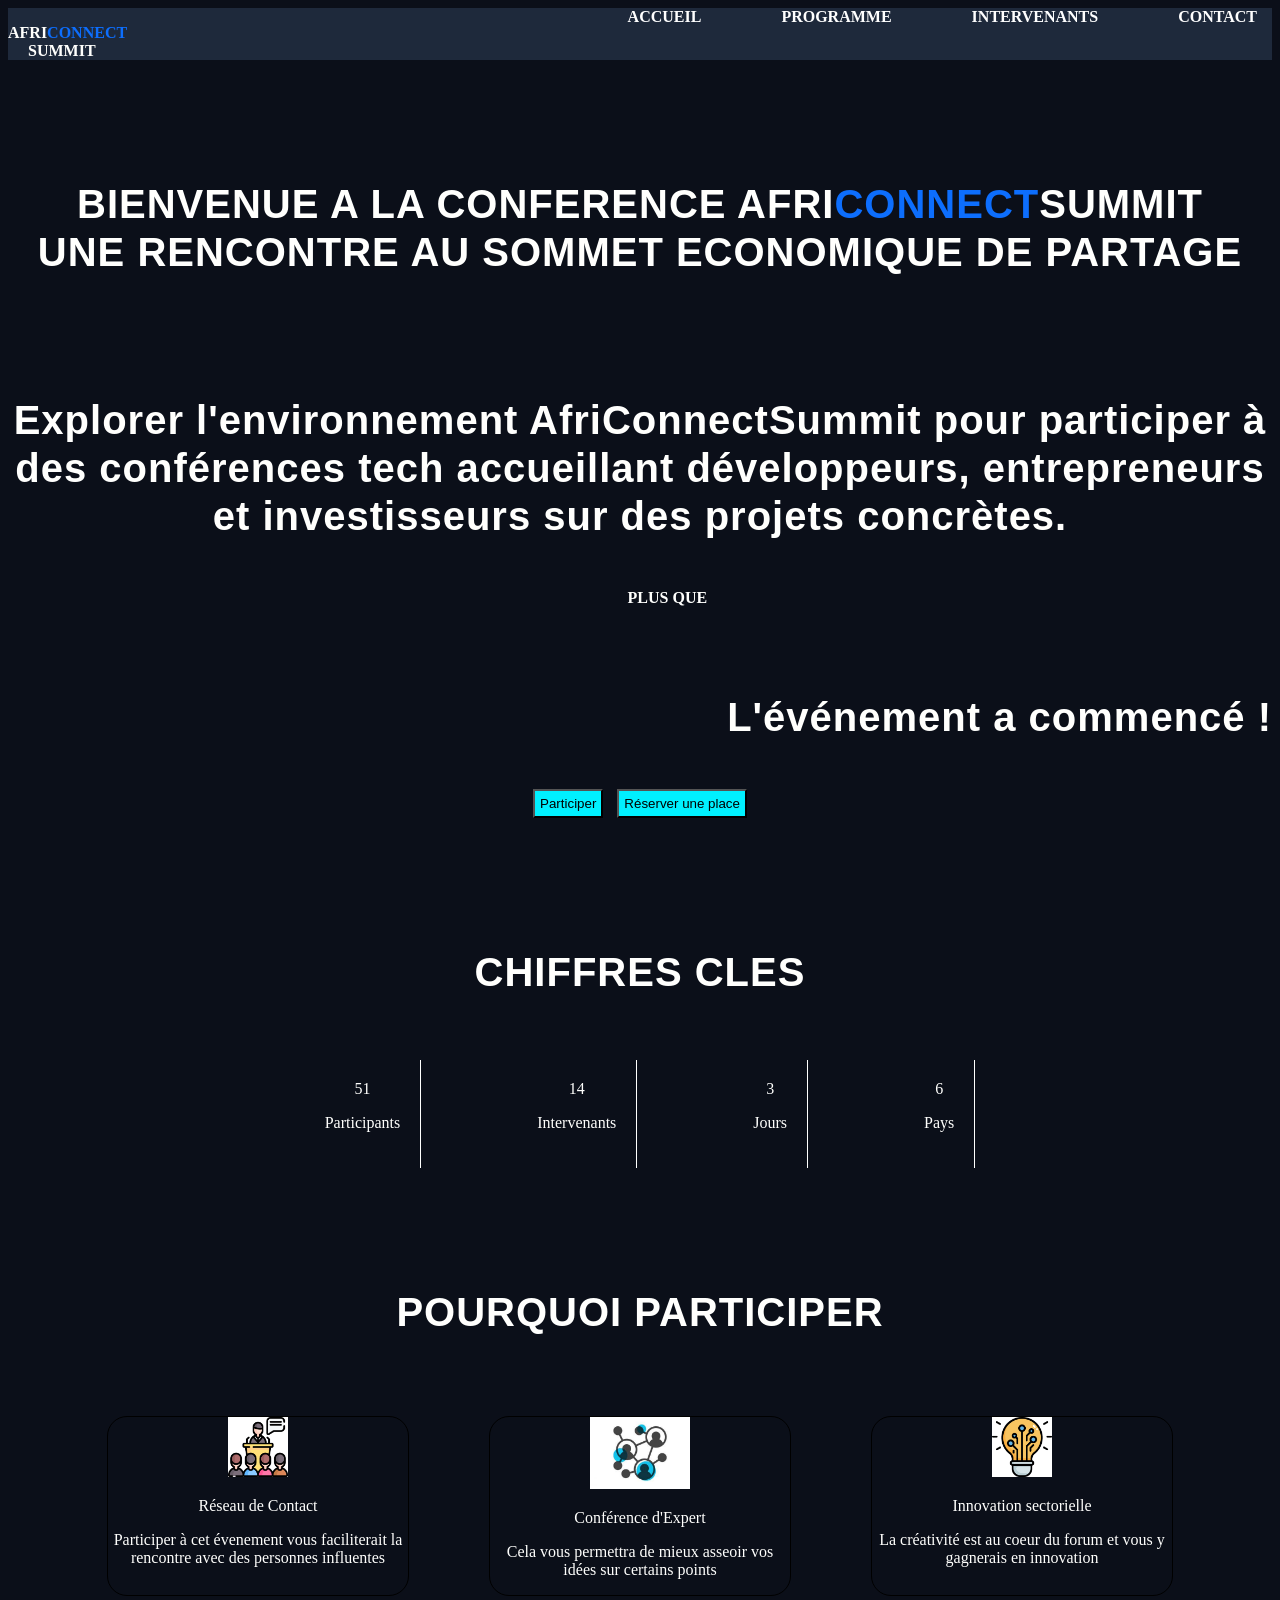
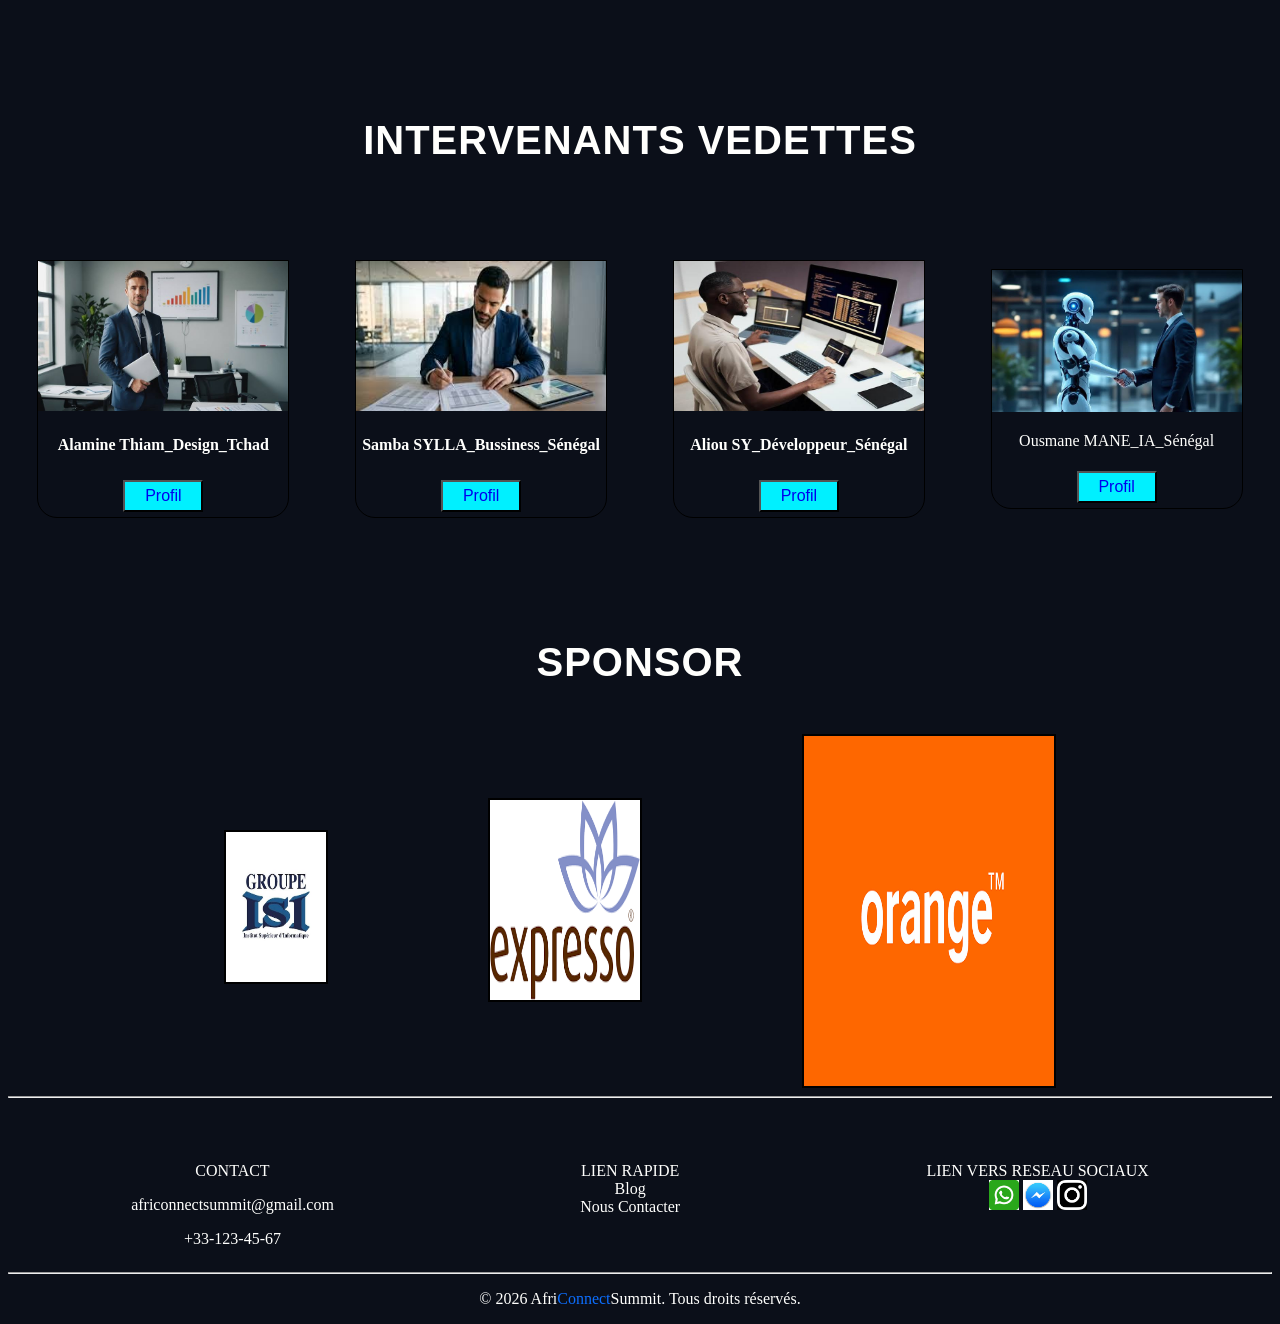
==== commit 77d01971: "Copyright dynamique,bouton retour en haut et compte à rebours en temps réel" ====
--- a/index.html
+++ b/index.html
@@ -10,15 +10,15 @@
 
 <body>
 
-    <nav >
+    <nav>
         <div class="d-flex">
             <div class="logo">Afri<span class="texte-primary">Connect</span> <br><span class="summit">Summit</span>
             </div>
-             <button class="burger-btn" aria-label="Ouvrir le menu">
-            <span class="bar"></span>
-            <span class="bar"></span>
-            <span class="bar"></span>
-        </button>
+            <button class="burger-btn" aria-label="Ouvrir le menu">
+                <span class="bar"></span>
+                <span class="bar"></span>
+                <span class="bar"></span>
+            </button>
             <div class="nav_menu">
                 <ul class="ul_menu">
                     <li class="li_menu"><a href="index.html">Accueil</a></li>
@@ -39,21 +39,23 @@
         <section>
             <div class="le_temps">
                 <p><strong>PLUS QUE</strong></p>
-                <div class="fils_temps">
-                    02 : <br>
-                    Jours
-                </div>
-                <div class="fils_temps">
-                    10 : <br>
-                    Heures
-                </div>
-                <div class="fils_temps">
-                    30 : <br>
-                    Minutes
-                </div>
-                <div class="fils_temps">
-                    60 : <br>
-                    Secondes
+                <div class="div_temps">
+                    <div>
+                        <div class="fils_temps" id="jours">02</div>
+                        <div>Jours</div>
+                    </div>
+                    <div>
+                        <div class="fils_temps" id="heures">10</div>
+                        <div>Heures</div>
+                    </div>
+                    <div>
+                        <div class="fils_temps" id="minutes">30</div>
+                        <div>Minutes</div>
+                    </div>
+                    <div>
+                        <div class="fils_temps" id="secondes">60</div>
+                        <div>Secondes</div>
+                    </div>
                 </div>
             </div>
             <div class="bouton_cta">
@@ -167,8 +169,9 @@
 
             </div>
         </div>
+        <a href="#" id="bouton-retour-haut" title="Remonter en haut">↑</a>
         <hr>
-        <p>&copy; 2026 </span>Afri<span class="texte-primary">Connect</span>Summit. Tous droits réservés. </p>
+        <p>&copy; <span id="annee_dynamique"></span> </span>Afri<span class="texte-primary">Connect</span>Summit. Tous droits réservés. </p>
     </footer>
 
 
--- a/css/style.css
+++ b/css/style.css
@@ -183,6 +183,11 @@
     display: flex;
     gap: 20px;
     justify-content: end;
+}
+
+.div_temps{
+    display: flex;
+    gap: 10px;
 }
 
 .fils_temps {
@@ -454,4 +459,27 @@
     text-align: center;
     border: 1px solid white;
     width: 300px;
-}+}
+
+
+#bouton-retour-haut {
+    display: none;
+     /* Masqué par défaut, affiché au défilement grâce au JS */
+    position: fixed;
+    bottom: 20px;
+    right: 20px;
+    background-color: #007bff;
+    color: #ffffff;
+    width: 50px;
+    height: 50px;
+    border-radius: 50%;
+    text-align: center;
+    line-height: 50px;
+    font-size: 24px;
+    text-decoration: none;
+    z-index: 1000;
+    box-shadow: 0px 2px 5px rgba(0, 0, 0, 0.3);
+}
+#bouton-retour-haut:hover {
+    background-color: #0056b3;
+}
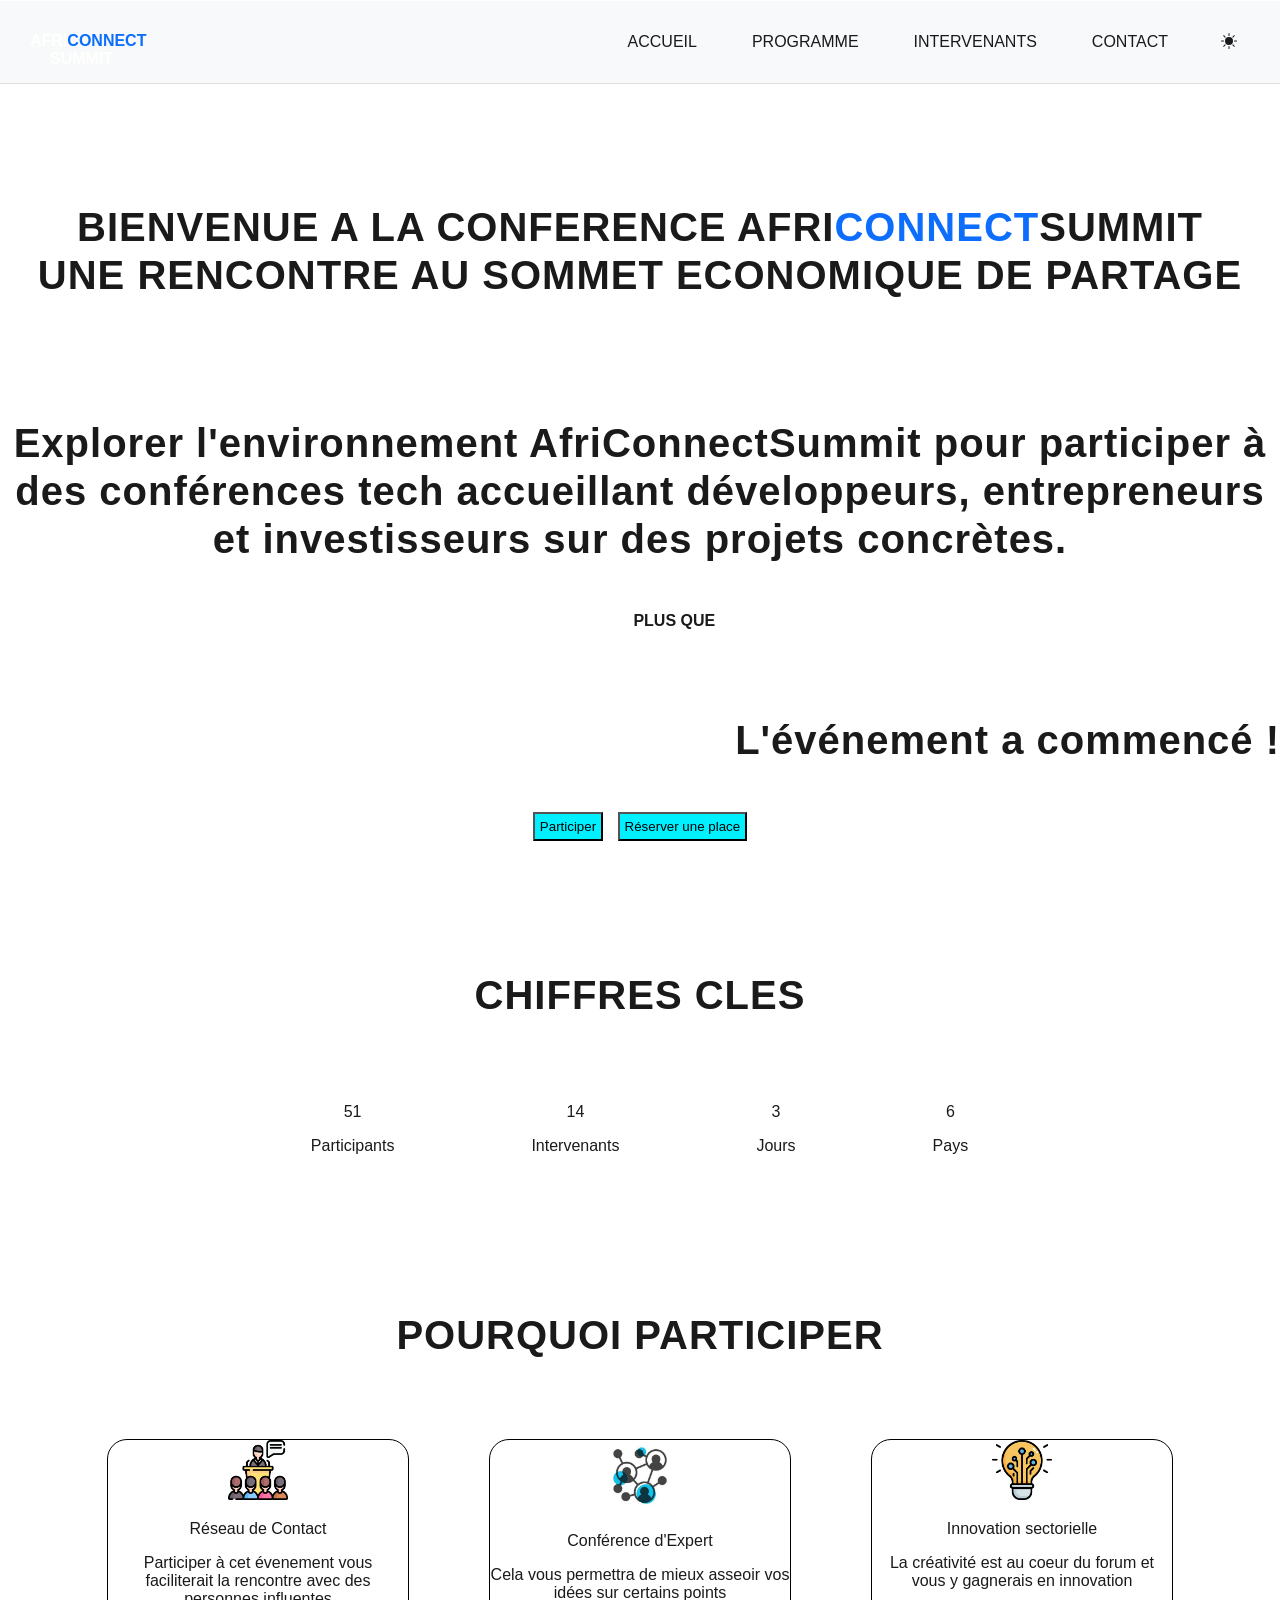
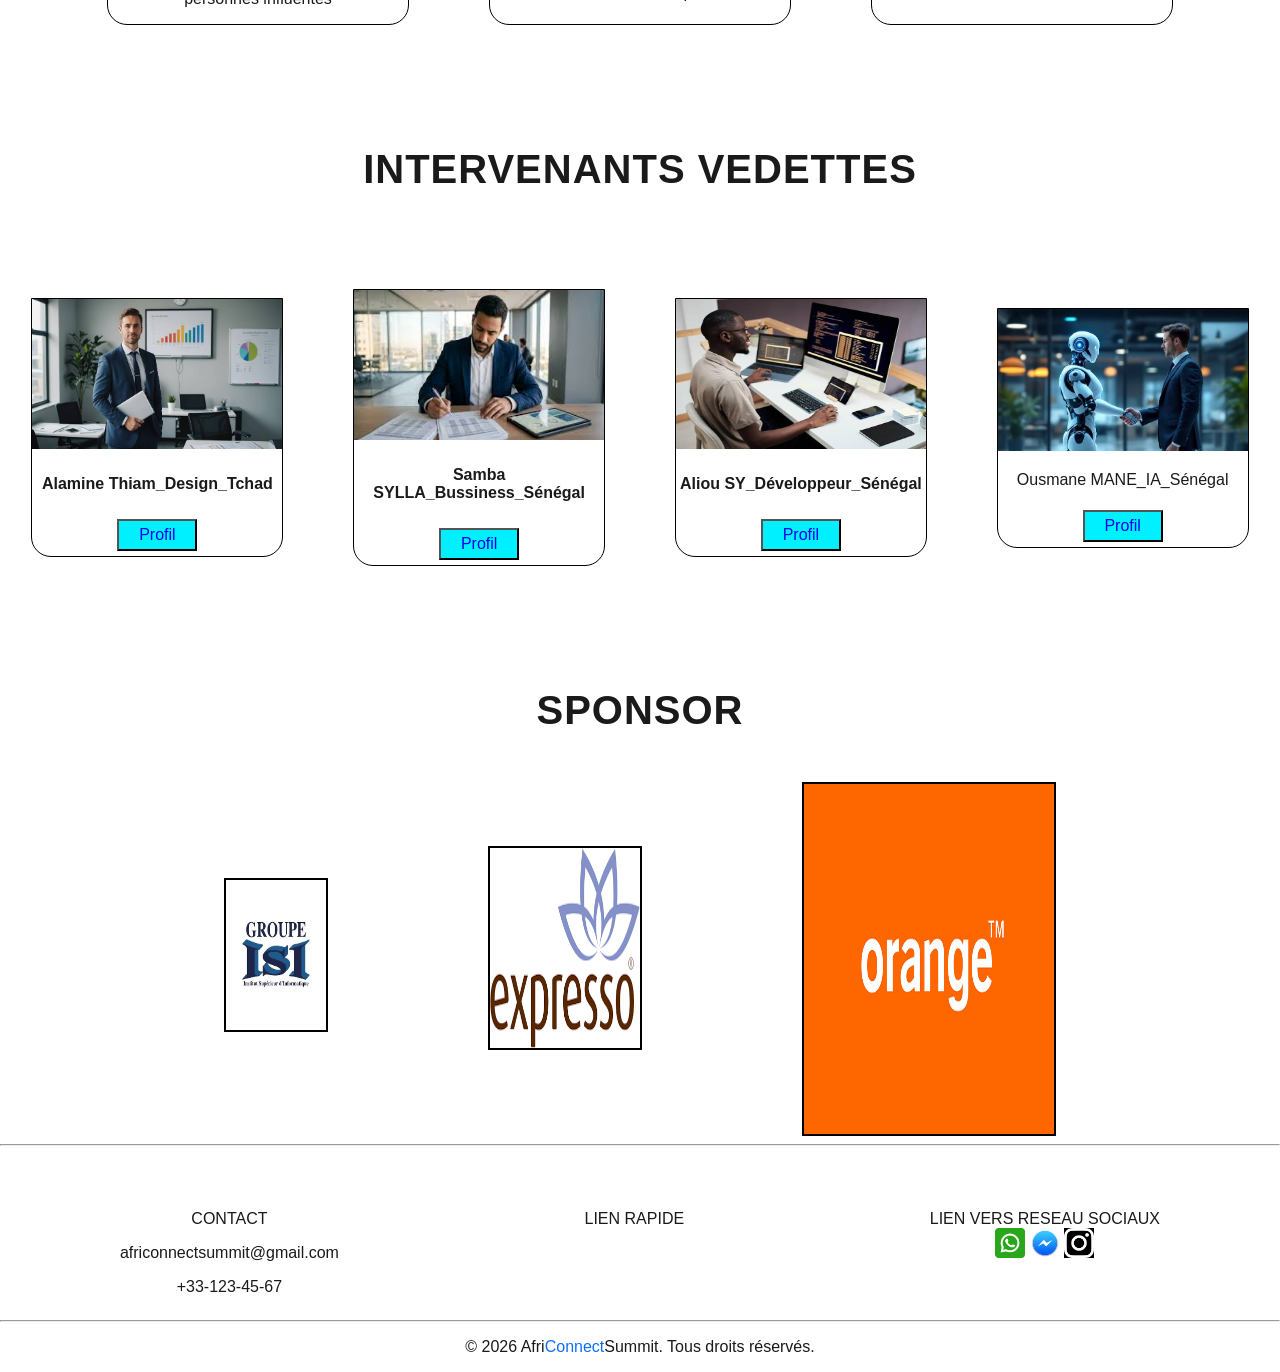
==== commit 3002a412: "Basculment entre les deux mode noir et blanc par les variables css,navbar qui change de fond aprés 8" ====
--- a/index.html
+++ b/index.html
@@ -10,8 +10,8 @@
 
 <body>
 
-    <nav>
-        <div class="d-flex">
+    <nav >
+        <div class="d-flex navbar_custom" id="navbar">
             <div class="logo">Afri<span class="texte-primary">Connect</span> <br><span class="summit">Summit</span>
             </div>
             <button class="burger-btn" aria-label="Ouvrir le menu">
@@ -25,6 +25,22 @@
                     <li class="li_menu"><a href="programme.html">Programme</a></li>
                     <li class="li_menu"><a href="intervenants.html">intervenants</a></li>
                     <li class="li_menu"><a href="contact.html">Contact</a></li>
+                    <li li_menu>
+                        <button id="theme-toggle" class="theme-toggle-btn" aria-label="Changer de thème">
+                        <span class="icon-sun"><svg
+                                    xmlns="http://www.w3.org/2000/svg" width="16" height="16" fill="currentColor"
+                                    class="bi bi-brightness-high-fill" viewBox="0 0 16 16">
+                                    <path
+                                        d="M12 8a4 4 0 1 1-8 0 4 4 0 0 1 8 0M8 0a.5.5 0 0 1 .5.5v2a.5.5 0 0 1-1 0v-2A.5.5 0 0 1 8 0m0 13a.5.5 0 0 1 .5.5v2a.5.5 0 0 1-1 0v-2A.5.5 0 0 1 8 13m8-5a.5.5 0 0 1-.5.5h-2a.5.5 0 0 1 0-1h2a.5.5 0 0 1 .5.5M3 8a.5.5 0 0 1-.5.5h-2a.5.5 0 0 1 0-1h2A.5.5 0 0 1 3 8m10.657-5.657a.5.5 0 0 1 0 .707l-1.414 1.415a.5.5 0 1 1-.707-.708l1.414-1.414a.5.5 0 0 1 .707 0m-9.193 9.193a.5.5 0 0 1 0 .707L3.05 13.657a.5.5 0 0 1-.707-.707l1.414-1.414a.5.5 0 0 1 .707 0m9.193 2.121a.5.5 0 0 1-.707 0l-1.414-1.414a.5.5 0 0 1 .707-.707l1.414 1.414a.5.5 0 0 1 0 .707M4.464 4.465a.5.5 0 0 1-.707 0L2.343 3.05a.5.5 0 1 1 .707-.707l1.414 1.414a.5.5 0 0 1 0 .708" />
+                                </svg></span>
+                        <span class="icon-moon"><svg
+                                    xmlns="http://www.w3.org/2000/svg" width="16" height="16" fill="currentColor"
+                                    class="bi bi-brightness-high-fill" viewBox="0 0 16 16">
+                                    <path
+                                        d="M12 8a4 4 0 1 1-8 0 4 4 0 0 1 8 0M8 0a.5.5 0 0 1 .5.5v2a.5.5 0 0 1-1 0v-2A.5.5 0 0 1 8 0m0 13a.5.5 0 0 1 .5.5v2a.5.5 0 0 1-1 0v-2A.5.5 0 0 1 8 13m8-5a.5.5 0 0 1-.5.5h-2a.5.5 0 0 1 0-1h2a.5.5 0 0 1 .5.5M3 8a.5.5 0 0 1-.5.5h-2a.5.5 0 0 1 0-1h2A.5.5 0 0 1 3 8m10.657-5.657a.5.5 0 0 1 0 .707l-1.414 1.415a.5.5 0 1 1-.707-.708l1.414-1.414a.5.5 0 0 1 .707 0m-9.193 9.193a.5.5 0 0 1 0 .707L3.05 13.657a.5.5 0 0 1-.707-.707l1.414-1.414a.5.5 0 0 1 .707 0m9.193 2.121a.5.5 0 0 1-.707 0l-1.414-1.414a.5.5 0 0 1 .707-.707l1.414 1.414a.5.5 0 0 1 0 .707M4.464 4.465a.5.5 0 0 1-.707 0L2.343 3.05a.5.5 0 1 1 .707-.707l1.414 1.414a.5.5 0 0 1 0 .708" />
+                                </svg></span>
+                    </button>
+                    </li>
                 </ul>
             </div>
         </div>
@@ -171,7 +187,8 @@
         </div>
         <a href="#" id="bouton-retour-haut" title="Remonter en haut">↑</a>
         <hr>
-        <p>&copy; <span id="annee_dynamique"></span> </span>Afri<span class="texte-primary">Connect</span>Summit. Tous droits réservés. </p>
+        <p>&copy; <span id="annee_dynamique"></span> </span>Afri<span class="texte-primary">Connect</span>Summit. Tous
+            droits réservés. </p>
     </footer>
 
 
--- a/css/style.css
+++ b/css/style.css
@@ -483,3 +483,103 @@
 #bouton-retour-haut:hover {
     background-color: #0056b3;
 }
+
+/* dark et light mode */
+
+/* Par défaut (Thème clair) : cacher le soleil, afficher la lune */
+.icon-sun {
+    display: none;
+}
+.icon-moon {
+    display: inline-block;
+}
+
+/* Thème sombre : afficher le soleil, cacher la lune */
+/* --- Thème Clair (Par défaut) --- */
+:root {
+    --bg-color: #ffffff;
+    --text-color: #1a1a1a;
+    --header-bg: #f8f9fa;
+    --border-color: #e0e0e0;
+}
+
+/* --- Thème Sombre (Activé par data-theme) --- */
+[data-theme="dark"] {
+    --bg-color: #121212;
+    --text-color: #ffffff;
+    --header-bg: #1e1e1e;
+    --border-color: #333333;
+}
+
+/* --- Application des variables --- */
+ body {
+    background-color: var(--bg-color);
+    color: var(--text-color);
+    font-family: sans-serif;
+    margin: 0;
+    padding: 0;
+    transition: background-color 0.3s ease, color 0.3s ease;
+} 
+
+/* Suppression du div parasite et gestion de l'espace global */
+.navbar_custom {
+    display: flex;
+    justify-content: space-between; /* Pousse le logo à gauche et le menu à droite */
+    align-items: center;
+    padding: 15px 30px;
+    background-color: var(--header-bg, #ffffff);
+    border-bottom: 1px solid var(--border-color, #e0e0e0);
+}
+
+/* Alignement des éléments du menu sur une ligne */
+.ul_menu {
+    display: flex;
+    align-items: center;
+    gap: 25px;
+    list-style: none; /* Enlève les puces */
+    margin: 0;
+    padding: 0;
+}
+
+.nav_menu a {
+    color: var(--text-color);
+    text-decoration: none;
+    font-weight: 500;
+}
+
+/* Cacher le bouton burger sur ordinateur, à gérer dans vos media queries */
+.burger-btn {
+    display: none;
+}
+
+/* --- Gestion de l'affichage Soleil / Lune --- */
+.icon-sun { display: none; }
+.icon-moon { display: inline-block; }
+
+[data-theme="dark"] .icon-sun { display: inline-block; }
+[data-theme="dark"] .icon-moon { display: none; }
+
+/* Styles dynamiques du bouton selon le thème */
+.theme-toggle-btn {
+    background: none;
+    border: none;
+    cursor: pointer;
+    padding: 8px;
+    border-radius: 50%;
+    color: var(--text-color); /* L'icône prendra automatiquement la couleur du texte du thème */
+    display: flex;
+    align-items: center;
+    justify-content: center;
+    transition: transform 0.2s ease;
+}
+
+.theme-toggle-btn:hover {
+    transform: scale(1.15);
+}
+
+
+.scrolled{
+    background-color: lightgreen;
+    padding: 2em;
+    color: black;
+}
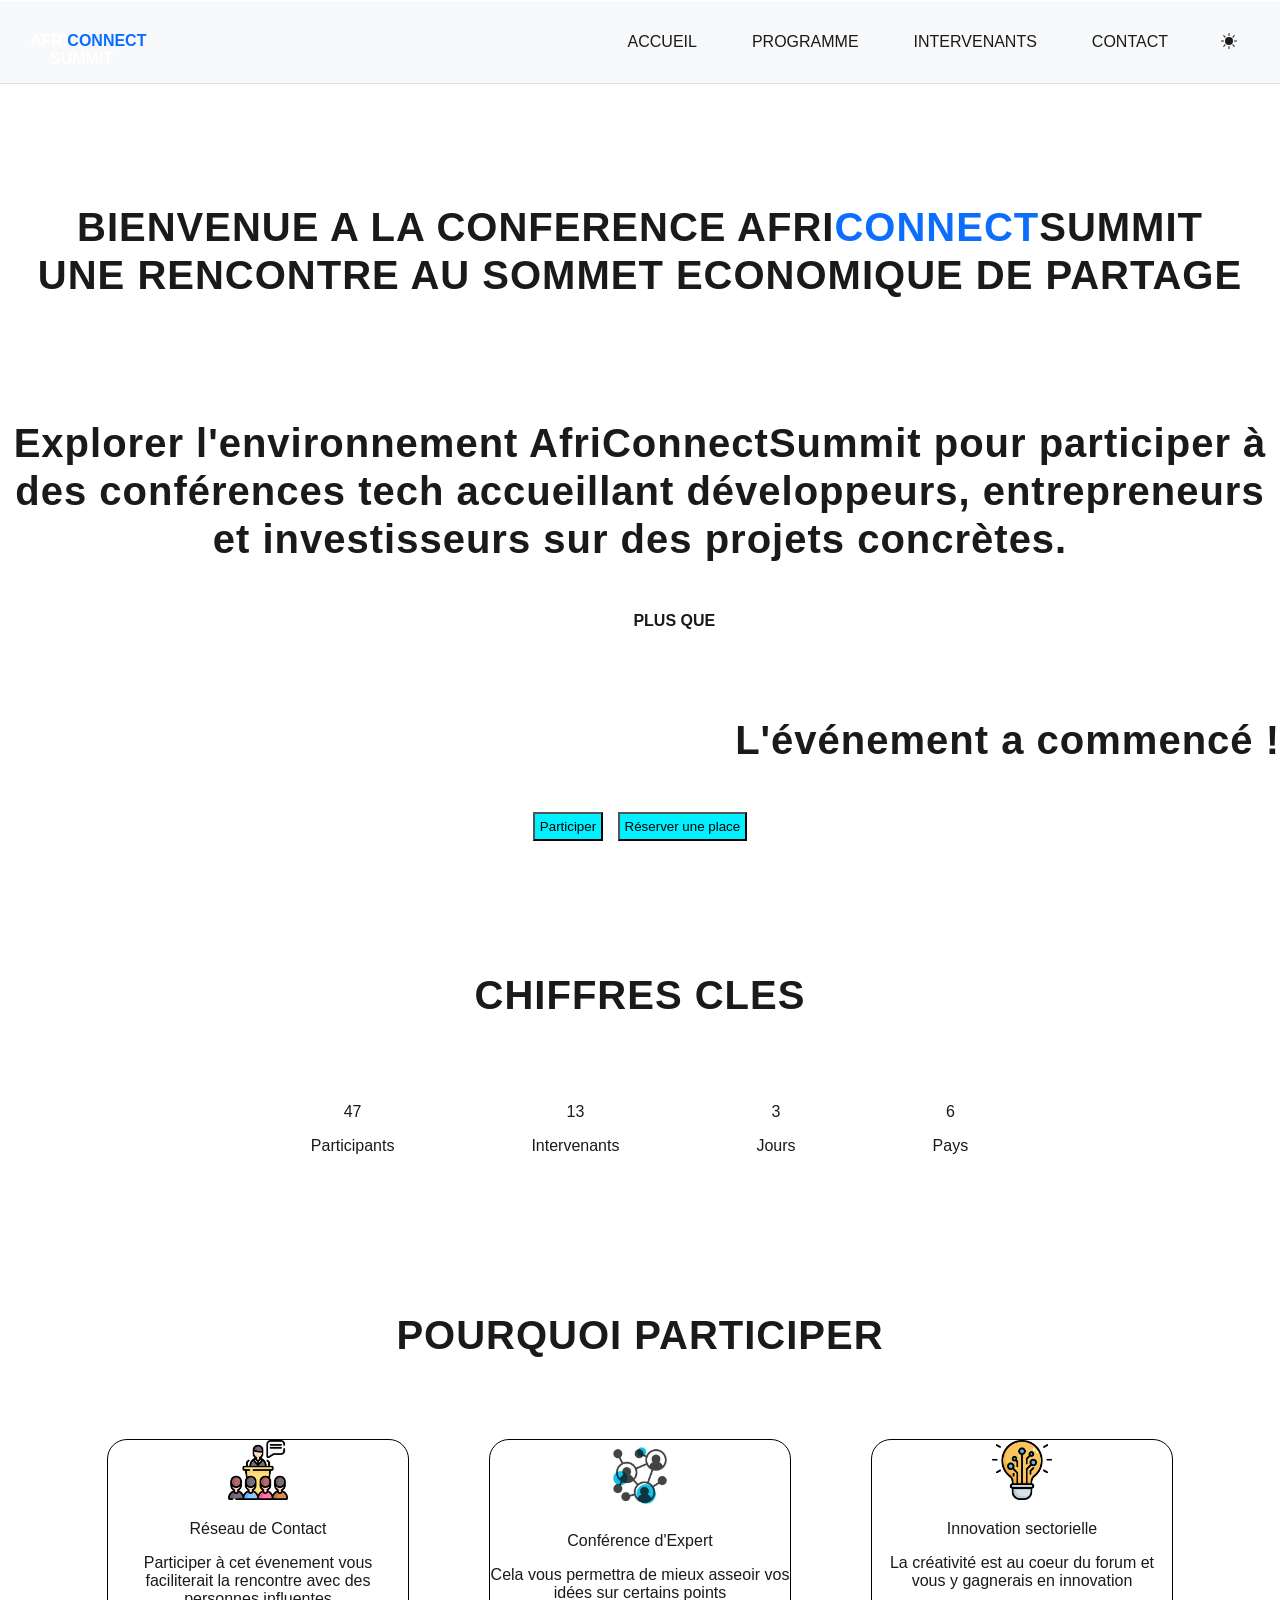
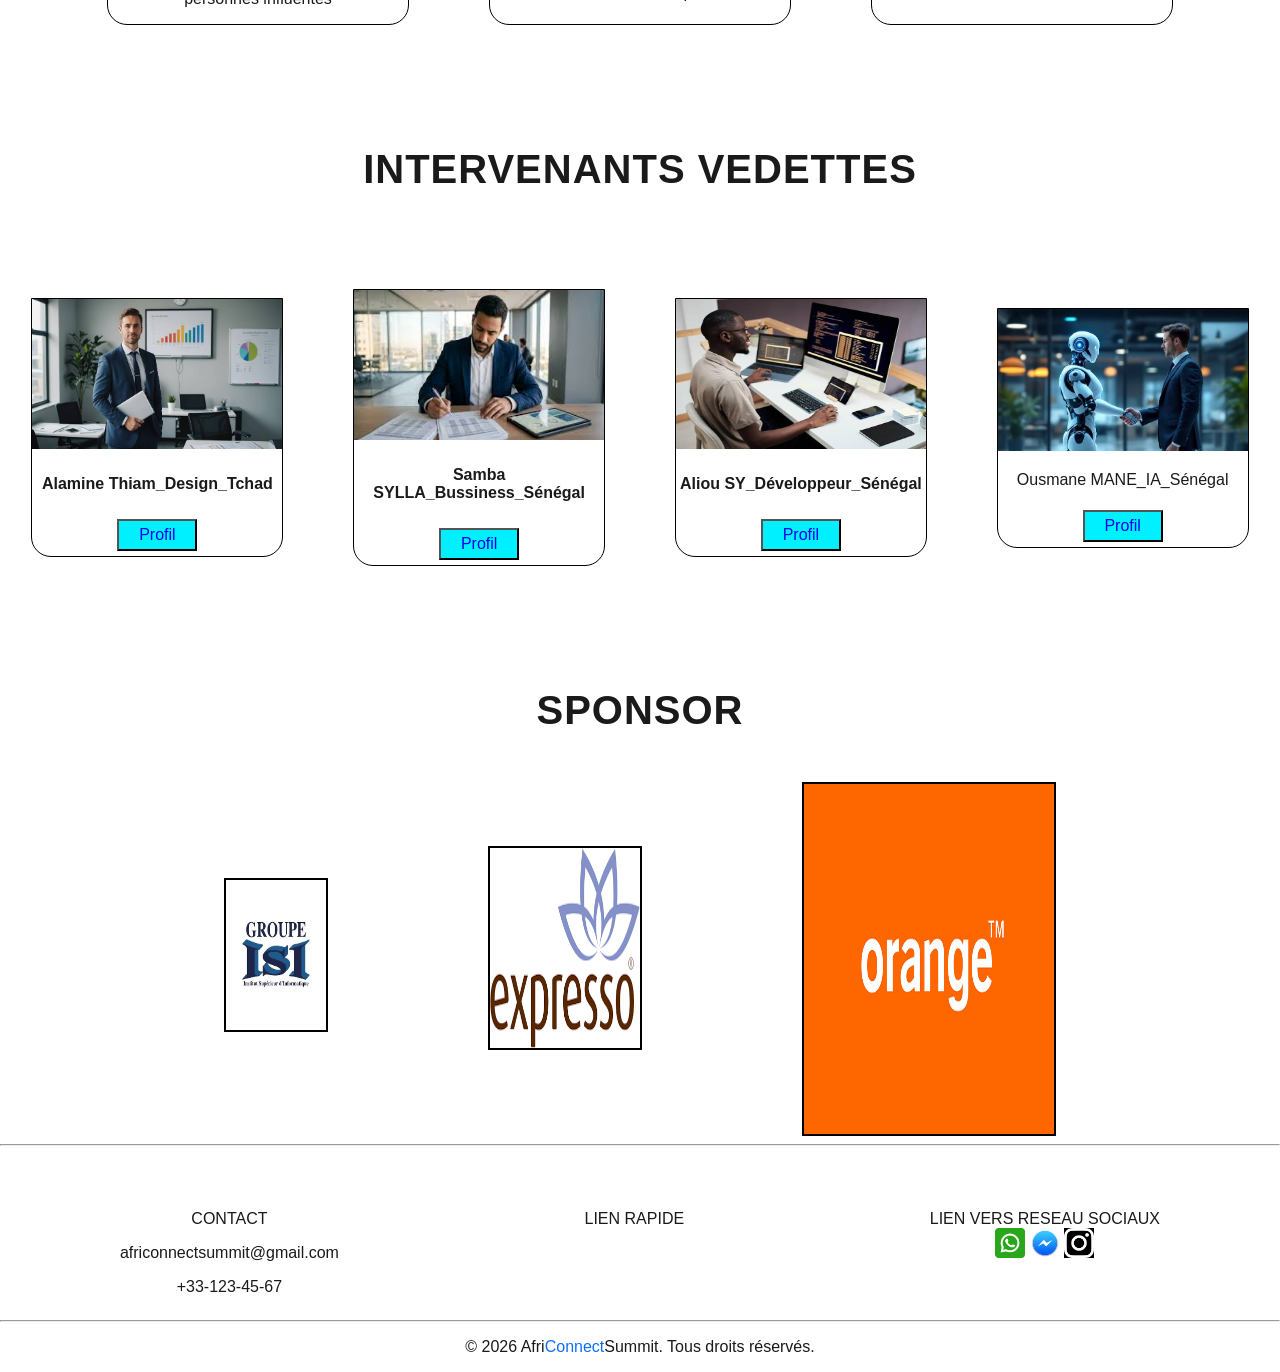
==== commit d042e5fc: "Affichage et masquages du contenus des trois jours et animation fade-in" ====
--- a/index.html
+++ b/index.html
@@ -47,13 +47,13 @@
     </nav>
     <main>
 
-        <h1>BIENVENUE A LA CONFERENCE </span>AFRI<span class="texte-primary">CONNECT</span>SUMMIT <br>
+        <h1 class="fade-in">BIENVENUE A LA CONFERENCE </span>AFRI<span class="texte-primary">CONNECT</span>SUMMIT <br>
             UNE RENCONTRE AU SOMMET ECONOMIQUE DE PARTAGE</h1>
-        <h2>Explorer l'environnement AfriConnectSummit pour participer à des conférences tech accueillant
+        <h2 class="fade-in">Explorer l'environnement AfriConnectSummit pour participer à des conférences tech accueillant
             développeurs, entrepreneurs et investisseurs sur des projets concrètes.</h2>
 
         <section>
-            <div class="le_temps">
+            <div class="le_temps fade-in">
                 <p><strong>PLUS QUE</strong></p>
                 <div class="div_temps">
                     <div>
@@ -74,14 +74,14 @@
                     </div>
                 </div>
             </div>
-            <div class="bouton_cta">
+            <div class="bouton_cta fade-in">
                 <button>Participer </button>
                 <button>Réserver une place</button>
             </div>
         </section>
         <section>
             <h3>CHIFFRES CLES</h3>
-            <div class="chiffre_cle">
+            <div class="chiffre_cle fade-in">
                 <div class="div">
                     <div id="participant">12000<span>+</span>
 
@@ -108,7 +108,7 @@
                 </div>
             </div>
             <h3>POURQUOI PARTICIPER</h3>
-            <div class="participant">
+            <div class="participant fade-in">
                 <div class="participer">
                     <img src="images/images.png" alt="" width="60px">
                     <p>Réseau de Contact</p>
@@ -126,7 +126,7 @@
                 </div>
             </div>
             <h3>INTERVENANTS VEDETTES</h3>
-            <div class="inter_vedette">
+            <div class="inter_vedette fade-in">
                 <div class="intervenants">
                     <img src="images/business1.jpg" alt="" width="100%vh" height="150px">
                     <h4>Alamine Thiam_Design_Tchad</h4>
@@ -149,7 +149,7 @@
                 </div>
             </div>
             <h3>SPONSOR</h3>
-            <div class="sponsor">
+            <div class="sponsor fade-in">
 
                 <div class="bronze">
                     <img src="images/isi.jpg" alt="" width="100%vh" height="100%vw">
--- a/css/style.css
+++ b/css/style.css
@@ -1,5 +1,9 @@
 :root {
     --primary: #0d6efd;
+     --bg-color: #ffffff;
+    --text-color: #1a1a1a;
+    --header-bg: #f8f9fa;
+    --border-color: #e0e0e0;
 }
 
 .texte-primary {
@@ -496,12 +500,7 @@
 
 /* Thème sombre : afficher le soleil, cacher la lune */
 /* --- Thème Clair (Par défaut) --- */
-:root {
-    --bg-color: #ffffff;
-    --text-color: #1a1a1a;
-    --header-bg: #f8f9fa;
-    --border-color: #e0e0e0;
-}
+
 
 /* --- Thème Sombre (Activé par data-theme) --- */
 [data-theme="dark"] {
@@ -583,3 +582,44 @@
     padding: 2em;
     color: black;
 }
+
+.fade-in {
+  opacity: 0;                
+  transition: opacity 1.5s ease, transform 1.5s ease;
+}
+
+ .fade-in.visible {
+  opacity: 1;                
+ } 
+
+
+
+/* Conteneur principal qui superpose tous les tableaux au même endroit */
+.div-conteneur {
+  display: grid;
+  grid-template-areas: "stack";
+}
+
+/* Style de base de tous les tableaux */
+.planning {
+  grid-area: stack;
+  opacity: 0;
+  visibility: hidden;
+  pointer-events: none; /* Empêche de cliquer sur un tableau caché */
+  transition: opacity 0.4s ease-in-out, visibility 0.4s;
+}
+
+/* Le tableau actif devient visible et cliquable */
+.planning.active {
+  opacity: 1;
+  visibility: visible;
+  pointer-events: auto;
+}
+
+/* Style visuel de l'onglet actif */
+.tab_btn.active {
+  background-color: #007bff;
+  color: white;
+  font-weight: bold;
+}
+
